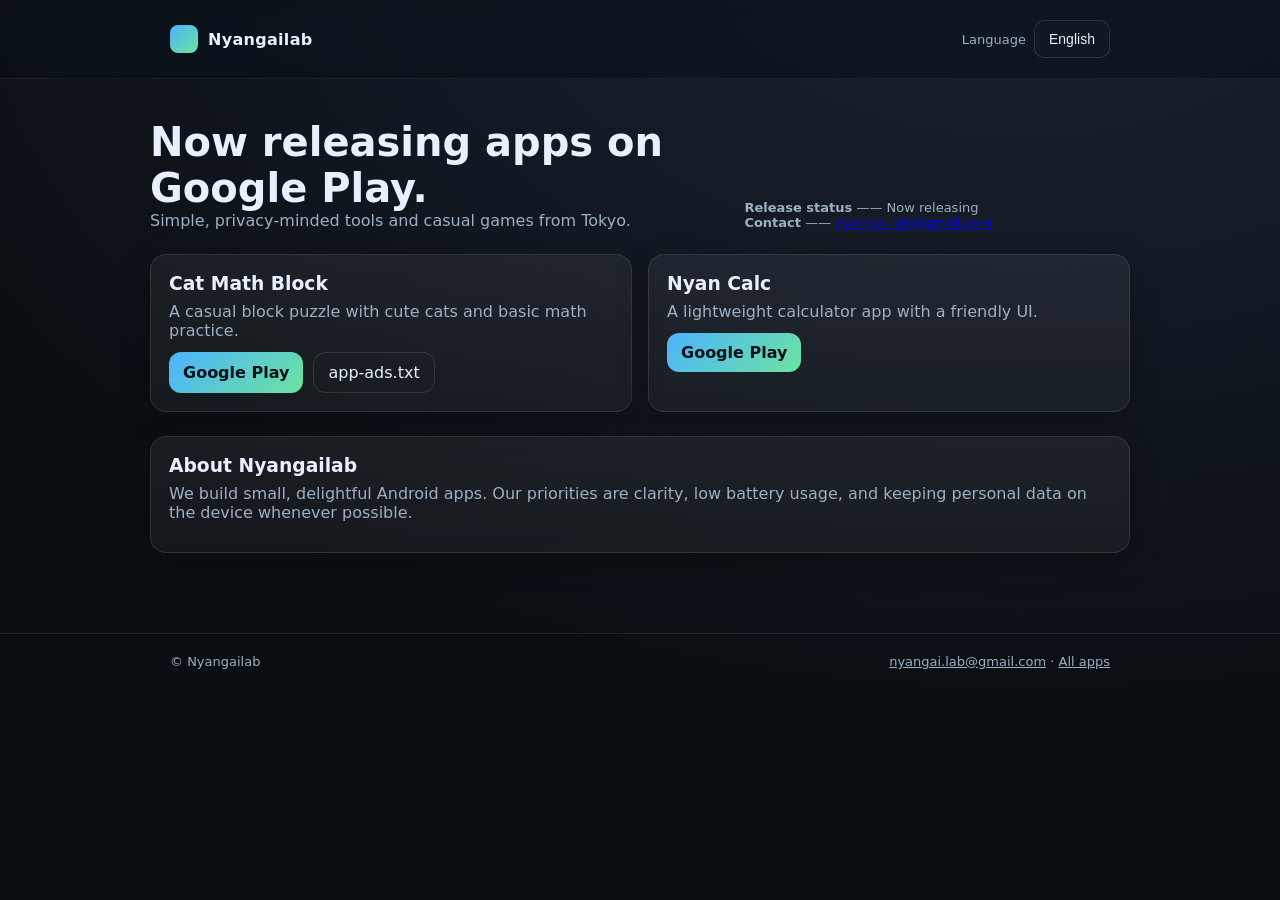
==== index.html @ dd72b6b3 "web page" ====
<!DOCTYPE html>
<html lang="en">
<head>
  <meta charset="UTF-8" />
  <meta name="viewport" content="width=device-width, initial-scale=1" />
  <title>Nyangailab — Developer Page</title>
  <meta name="description" content="Nyangailab official developer page. Android apps, links, and contact. Bilingual (EN/日本語)." />
  <style>
    :root { --bg:#0b0f14; --card:#121821; --muted:#9bb0c3; --accent:#4bb3fd; --text:#e8f0ff; }
    *{box-sizing:border-box}
    html,body{height:100%}
    body{margin:0; font-family:system-ui,-apple-system,Segoe UI,Roboto,Ubuntu,"Helvetica Neue",Arial; color:var(--text); background:radial-gradient(1200px 800px at 80% -10%, #1a2330, #0b0f14);}
    header{position:sticky; top:0; backdrop-filter:saturate(180%) blur(8px); background:rgba(11,15,20,.6); border-bottom:1px solid rgba(255,255,255,.06); z-index:10}
    .container{max-width:980px; margin:0 auto; padding:20px}
    .row{display:flex; align-items:center; justify-content:space-between; gap:16px}
    .brand{display:flex; align-items:center; gap:10px; font-weight:700; letter-spacing:.3px}
    .brand i{width:28px; height:28px; background:linear-gradient(135deg,#4bb3fd,#6de39f); border-radius:8px; display:inline-block}
    .lang{display:flex; align-items:center; gap:8px}
    select{appearance:none; background:var(--card); color:var(--text); border:1px solid rgba(255,255,255,.12); border-radius:10px; padding:10px 14px; font-size:14px}
    main{padding:40px 20px}
    .hero{max-width:980px; margin:0 auto 24px; display:grid; gap:10px}
    .hero h1{font-size:32px; margin:0}
    .hero p{color:var(--muted); margin:0}
    .apps{max-width:980px; margin:24px auto; display:grid; grid-template-columns:repeat(auto-fit,minmax(260px,1fr)); gap:16px}
    .card{background:linear-gradient(180deg, rgba(255,255,255,.06), rgba(255,255,255,.04)); border:1px solid rgba(255,255,255,.1); border-radius:16px; padding:18px; box-shadow:0 10px 30px rgba(0,0,0,.25)}
    .card h3{margin:0 0 8px}
    .card p{margin:0 0 12px; color:var(--muted)}
    .actions{display:flex; gap:10px; flex-wrap:wrap}
    .btn{display:inline-flex; align-items:center; justify-content:center; gap:8px; padding:10px 14px; border-radius:12px; border:1px solid rgba(255,255,255,.12); text-decoration:none; color:var(--text)}
    .btn.primary{background:linear-gradient(135deg,#4bb3fd,#6de39f); color:#001018; font-weight:600; border:none}
    footer{border-top:1px solid rgba(255,255,255,.08); margin-top:40px}
    footer .container{display:flex; align-items:center; justify-content:space-between; flex-wrap:wrap; gap:8px}
    .small{color:var(--muted); font-size:13px}
    .grid-2{display:grid; grid-template-columns:1fr; gap:16px}
    @media(min-width:720px){ .grid-2{grid-template-columns:1.2fr .8fr} .hero h1{font-size:40px} }
    code.copy{background:rgba(255,255,255,.07); padding:2px 6px; border-radius:6px}
  </style>
</head>
<body>
  <header>
    <div class="container row">
      <div class="brand"><i></i> <span>Nyangailab</span></div>
      <div class="lang">
        <label for="lang" id="label-language" class="small">Language</label>
        <select id="lang" aria-label="Language selector">
          <option value="en" selected>English</option>
          <option value="ja">日本語</option>
        </select>
      </div>
    </div>
  </header>

  <main>
    <section class="hero grid-2">
      <div>
        <h1 data-i18n="headline">Now releasing apps on Google Play.</h1>
        <p data-i18n="sub">Simple, privacy‑minded tools and casual games from Tokyo.</p>
      </div>
      <div class="small" style="align-self:end">
        <div><span data-i18n="status-title" style="font-weight:600">Release status</span> —— <span data-i18n="status">Now releasing</span></div>
        <div><span data-i18n="contact-title" style="font-weight:600">Contact</span> —— <a href="mailto:nyangai.lab@gmail.com">nyangai.lab@gmail.com</a></div>
      </div>
    </section>

    <section class="apps">
      <article class="card">
        <h3>Cat Math Block</h3>
        <p data-i18n="app1-desc">A casual block puzzle with cute cats and basic math practice.</p>
        <div class="actions">
          <a class="btn primary" href="https://play.google.com/store/apps/details?id=nyangailab.com.cat_block" target="_blank" rel="noopener">Google Play</a>
          <a class="btn" href="https://nyangailab.com/app-ads.txt" target="_blank" rel="noopener">app-ads.txt</a>
        </div>
      </article>

      <article class="card">
        <h3>Nyan Calc</h3>
        <p data-i18n="app2-desc">A lightweight calculator app with a friendly UI.</p>
        <div class="actions">
          <a class="btn primary" href="https://play.google.com/store/apps/details?id=com.nyangailab.nyancalc" target="_blank" rel="noopener">Google Play</a>
        </div>
      </article>
    </section>

    <section class="card" style="max-width:980px; margin:0 auto;">
      <h3 data-i18n="about-title" style="margin-top:0">About Nyangailab</h3>
      <p data-i18n="about-body">We build small, delightful Android apps. Our priorities are clarity, low battery usage, and keeping personal data on the device whenever possible.</p>
    </section>
  </main>

  <footer>
    <div class="container small">
      <div>© <span id="year"></span> Nyangailab</div>
      <div>
        <a class="small" href="mailto:nyangai.lab@gmail.com">nyangai.lab@gmail.com</a>
        <span> · </span>
        <a class="small" href="https://play.google.com/store/apps/dev?id=YOUR_DEVELOPER_ID" target="_blank" rel="noopener" data-i18n="all-apps">All apps</a>
      </div>
    </div>
  </footer>

  <script>
    // --- i18n strings ---
    const I18N = {
      en: {
        headline: "Now releasing apps on Google Play.",
        sub: "Simple, privacy‑minded tools and casual games from Tokyo.",
        status: "Now releasing",
        status-title: "Release status",
        contact-title: "Contact",
        app1-desc: "A casual block puzzle with cute cats and basic math practice.",
        app2-desc: "A lightweight calculator app with a friendly UI.",
        about-title: "About Nyangailab",
        about-body: "We build small, delightful Android apps. Our priorities are clarity, low battery usage, and keeping personal data on the device whenever possible.",
        all-apps: "All apps"
      },
      ja: {
        headline: "Google Play にて公開中です。",
        sub: "シンプルでプライバシーに配慮したツールと、気軽に楽しめるゲームを東京から。",
        status: "只今リリース中",
        status-title: "ステータス",
        contact-title: "連絡先",
        app1-desc: "ねこがかわいいブロックパズル。かんたんな計算練習にも。",
        app2-desc: "軽快で使いやすい電卓アプリです。",
        about-title: "Nyangailab について",
        about-body: "小さくて心地よい Android アプリを作っています。わかりやすさ、省電力、そして可能な限り個人データを端末内に保つことを大切にしています。",
        all-apps: "すべてのアプリ"
      }
    };

    const $ = (s, root=document) => root.querySelector(s);
    const $$ = (s, root=document) => Array.from(root.querySelectorAll(s));

    // Apply translations
    function applyLang(lang){
      const dict = I18N[lang] || I18N.en;
      $$('[data-i18n]').forEach(el => {
        const key = el.getAttribute('data-i18n');
        if (dict[key]) el.textContent = dict[key];
      });
      // label text
      $('#label-language').textContent = lang === 'ja' ? '言語' : 'Language';
      document.documentElement.lang = lang;
      localStorage.setItem('nyangailab.lang', lang);
    }

    // init language (default EN, but respect saved choice)
    const saved = localStorage.getItem('nyangailab.lang');
    const initial = saved || 'en';
    $('#lang').value = initial;
    applyLang(initial);
    $('#lang').addEventListener('change', (e)=> applyLang(e.target.value));

    // year
    $('#year').textContent = new Date().getFullYear();
  </script>
</body>
</html>
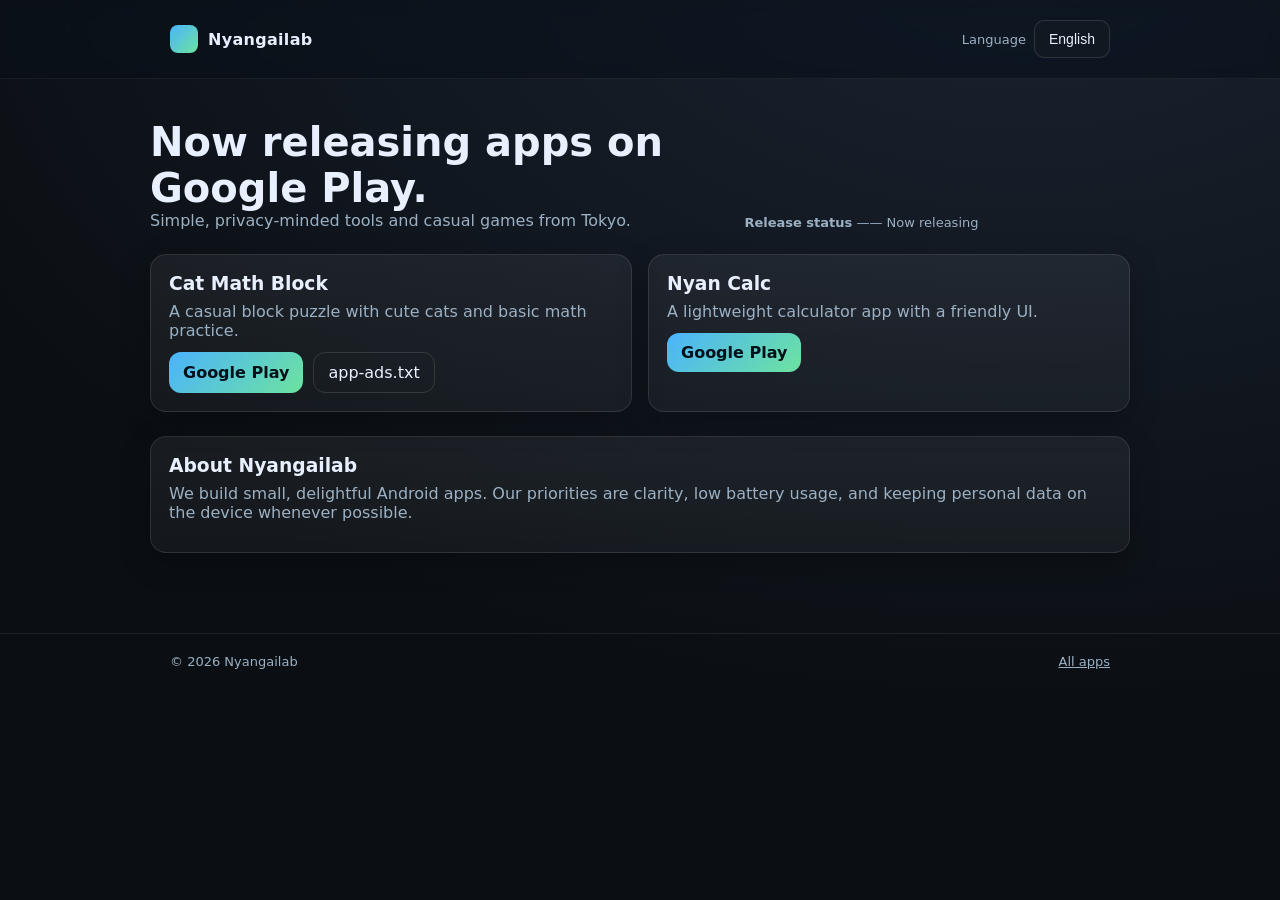
==== commit 4f7e5a7d: "トップページで 日本語が表示されない不具合を修正" ====
--- a/index.html
+++ b/index.html
@@ -33,7 +33,6 @@
     .small{color:var(--muted); font-size:13px}
     .grid-2{display:grid; grid-template-columns:1fr; gap:16px}
     @media(min-width:720px){ .grid-2{grid-template-columns:1.2fr .8fr} .hero h1{font-size:40px} }
-    code.copy{background:rgba(255,255,255,.07); padding:2px 6px; border-radius:6px}
   </style>
 </head>
 <body>
@@ -57,15 +56,14 @@
         <p data-i18n="sub">Simple, privacy‑minded tools and casual games from Tokyo.</p>
       </div>
       <div class="small" style="align-self:end">
-        <div><span data-i18n="status-title" style="font-weight:600">Release status</span> —— <span data-i18n="status">Now releasing</span></div>
-        <div><span data-i18n="contact-title" style="font-weight:600">Contact</span> —— <a href="mailto:nyangai.lab@gmail.com">nyangai.lab@gmail.com</a></div>
+        <div><span data-i18n="statusTitle" style="font-weight:600">Release status</span> —— <span data-i18n="status">Now releasing</span></div>
       </div>
     </section>
 
     <section class="apps">
       <article class="card">
         <h3>Cat Math Block</h3>
-        <p data-i18n="app1-desc">A casual block puzzle with cute cats and basic math practice.</p>
+        <p data-i18n="app1Desc">A casual block puzzle with cute cats and basic math practice.</p>
         <div class="actions">
           <a class="btn primary" href="https://play.google.com/store/apps/details?id=nyangailab.com.cat_block" target="_blank" rel="noopener">Google Play</a>
           <a class="btn" href="https://nyangailab.com/app-ads.txt" target="_blank" rel="noopener">app-ads.txt</a>
@@ -74,7 +72,7 @@
 
       <article class="card">
         <h3>Nyan Calc</h3>
-        <p data-i18n="app2-desc">A lightweight calculator app with a friendly UI.</p>
+        <p data-i18n="app2Desc">A lightweight calculator app with a friendly UI.</p>
         <div class="actions">
           <a class="btn primary" href="https://play.google.com/store/apps/details?id=com.nyangailab.nyancalc" target="_blank" rel="noopener">Google Play</a>
         </div>
@@ -82,8 +80,8 @@
     </section>
 
     <section class="card" style="max-width:980px; margin:0 auto;">
-      <h3 data-i18n="about-title" style="margin-top:0">About Nyangailab</h3>
-      <p data-i18n="about-body">We build small, delightful Android apps. Our priorities are clarity, low battery usage, and keeping personal data on the device whenever possible.</p>
+      <h3 data-i18n="aboutTitle" style="margin-top:0">About Nyangailab</h3>
+      <p data-i18n="aboutBody">We build small, delightful Android apps. Our priorities are clarity, low battery usage, and keeping personal data on the device whenever possible.</p>
     </section>
   </main>
 
@@ -91,66 +89,57 @@
     <div class="container small">
       <div>© <span id="year"></span> Nyangailab</div>
       <div>
-        <a class="small" href="mailto:nyangai.lab@gmail.com">nyangai.lab@gmail.com</a>
-        <span> · </span>
-        <a class="small" href="https://play.google.com/store/apps/dev?id=YOUR_DEVELOPER_ID" target="_blank" rel="noopener" data-i18n="all-apps">All apps</a>
+        <a class="small" href="https://play.google.com/store/apps/dev?id=YOUR_DEVELOPER_ID" target="_blank" rel="noopener" data-i18n="allApps">All apps</a>
       </div>
     </div>
   </footer>
 
   <script>
-    // --- i18n strings ---
     const I18N = {
       en: {
         headline: "Now releasing apps on Google Play.",
         sub: "Simple, privacy‑minded tools and casual games from Tokyo.",
         status: "Now releasing",
-        status-title: "Release status",
-        contact-title: "Contact",
-        app1-desc: "A casual block puzzle with cute cats and basic math practice.",
-        app2-desc: "A lightweight calculator app with a friendly UI.",
-        about-title: "About Nyangailab",
-        about-body: "We build small, delightful Android apps. Our priorities are clarity, low battery usage, and keeping personal data on the device whenever possible.",
-        all-apps: "All apps"
+        statusTitle: "Release status",
+        app1Desc: "A casual block puzzle with cute cats and basic math practice.",
+        app2Desc: "A lightweight calculator app with a friendly UI.",
+        aboutTitle: "About Nyangailab",
+        aboutBody: "We build small, delightful Android apps. Our priorities are clarity, low battery usage, and keeping personal data on the device whenever possible.",
+        allApps: "All apps"
       },
       ja: {
         headline: "Google Play にて公開中です。",
         sub: "シンプルでプライバシーに配慮したツールと、気軽に楽しめるゲームを東京から。",
         status: "只今リリース中",
-        status-title: "ステータス",
-        contact-title: "連絡先",
-        app1-desc: "ねこがかわいいブロックパズル。かんたんな計算練習にも。",
-        app2-desc: "軽快で使いやすい電卓アプリです。",
-        about-title: "Nyangailab について",
-        about-body: "小さくて心地よい Android アプリを作っています。わかりやすさ、省電力、そして可能な限り個人データを端末内に保つことを大切にしています。",
-        all-apps: "すべてのアプリ"
+        statusTitle: "ステータス",
+        app1Desc: "ねこがかわいいブロックパズル。かんたんな計算練習にも。",
+        app2Desc: "軽快で使いやすい電卓アプリです。",
+        aboutTitle: "Nyangailab について",
+        aboutBody: "小さくて心地よい Android アプリを作っています。わかりやすさ、省電力、そして可能な限り個人データを端末内に保つことを大切にしています。",
+        allApps: "すべてのアプリ"
       }
     };
 
     const $ = (s, root=document) => root.querySelector(s);
     const $$ = (s, root=document) => Array.from(root.querySelectorAll(s));
 
-    // Apply translations
     function applyLang(lang){
       const dict = I18N[lang] || I18N.en;
       $$('[data-i18n]').forEach(el => {
         const key = el.getAttribute('data-i18n');
         if (dict[key]) el.textContent = dict[key];
       });
-      // label text
       $('#label-language').textContent = lang === 'ja' ? '言語' : 'Language';
       document.documentElement.lang = lang;
       localStorage.setItem('nyangailab.lang', lang);
     }
 
-    // init language (default EN, but respect saved choice)
     const saved = localStorage.getItem('nyangailab.lang');
     const initial = saved || 'en';
     $('#lang').value = initial;
     applyLang(initial);
     $('#lang').addEventListener('change', (e)=> applyLang(e.target.value));
 
-    // year
     $('#year').textContent = new Date().getFullYear();
   </script>
 </body>
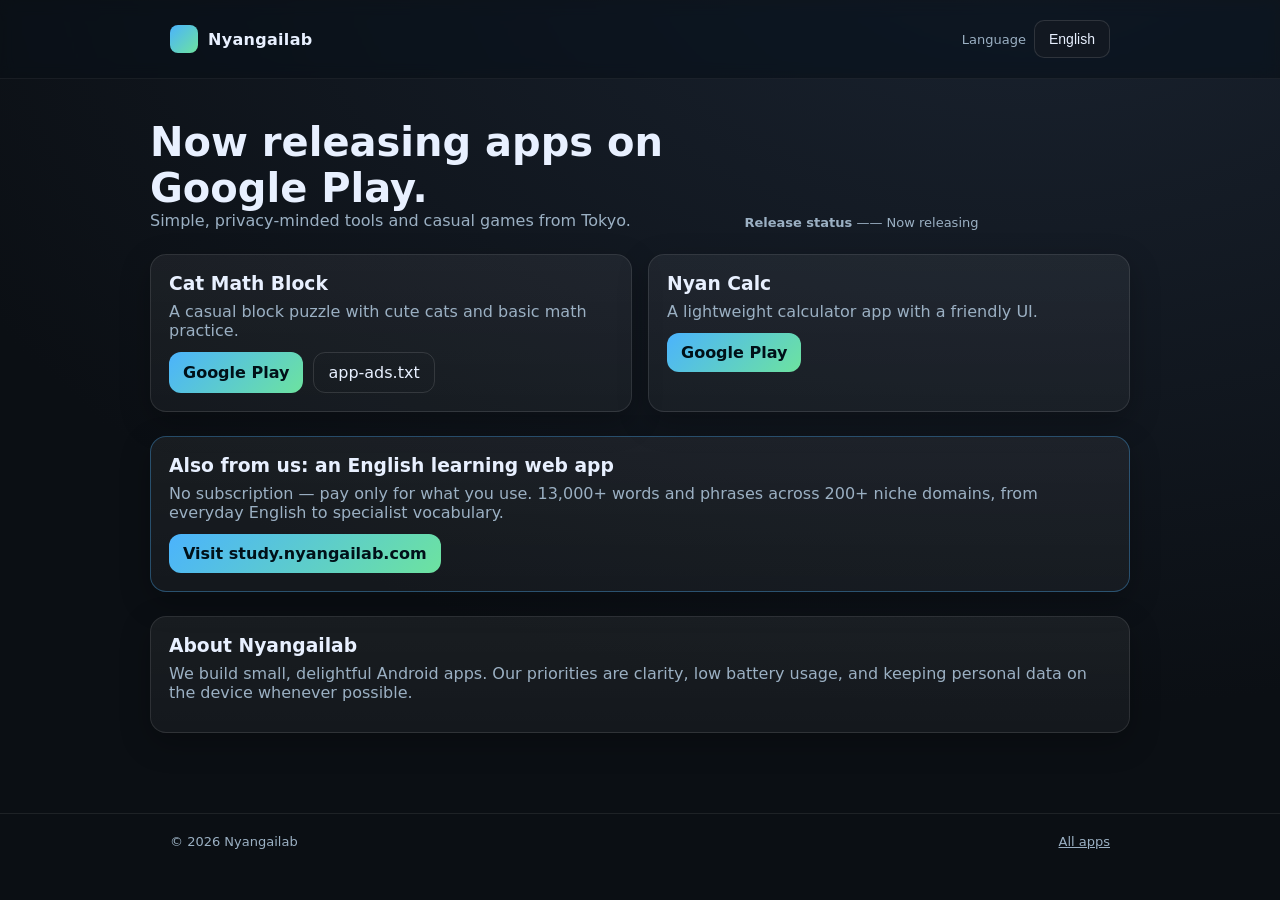
==== commit ef6d60b9: "Add cross-promotion section for study.nyangailab.com New card linking to the English learning web ap" ====
--- a/index.html
+++ b/index.html
@@ -79,6 +79,14 @@
       </article>
     </section>
 
+    <section class="card" style="max-width:980px; margin:24px auto; border-color:rgba(75,179,253,.35);">
+      <h3 data-i18n="webappTitle" style="margin-top:0">Also from us: an English learning web app</h3>
+      <p data-i18n="webappDesc">No subscription — pay only for what you use. 13,000+ words and phrases across 200+ niche domains, from everyday English to specialist vocabulary.</p>
+      <div class="actions">
+        <a class="btn primary" href="https://study.nyangailab.com" target="_blank" rel="noopener" data-i18n="webappCta">Visit study.nyangailab.com</a>
+      </div>
+    </section>
+
     <section class="card" style="max-width:980px; margin:0 auto;">
       <h3 data-i18n="aboutTitle" style="margin-top:0">About Nyangailab</h3>
       <p data-i18n="aboutBody">We build small, delightful Android apps. Our priorities are clarity, low battery usage, and keeping personal data on the device whenever possible.</p>
@@ -105,7 +113,10 @@
         app2Desc: "A lightweight calculator app with a friendly UI.",
         aboutTitle: "About Nyangailab",
         aboutBody: "We build small, delightful Android apps. Our priorities are clarity, low battery usage, and keeping personal data on the device whenever possible.",
-        allApps: "All apps"
+        allApps: "All apps",
+        webappTitle: "Also from us: an English learning web app",
+        webappDesc: "No subscription — pay only for what you use. 13,000+ words and phrases across 200+ niche domains, from everyday English to specialist vocabulary.",
+        webappCta: "Visit study.nyangailab.com"
       },
       ja: {
         headline: "Google Play にて公開中です。",
@@ -116,7 +127,10 @@
         app2Desc: "軽快で使いやすい電卓アプリです。",
         aboutTitle: "Nyangailab について",
         aboutBody: "小さくて心地よい Android アプリを作っています。わかりやすさ、省電力、そして可能な限り個人データを端末内に保つことを大切にしています。",
-        allApps: "すべてのアプリ"
+        allApps: "すべてのアプリ",
+        webappTitle: "英語学習ウェブアプリもやっています",
+        webappDesc: "サブスク不要、使った分だけのポイント制。200分野以上・13,000語以上の単語・フレーズに対応、日常英語からニッチな専門語彙まで。",
+        webappCta: "study.nyangailab.com を見る"
       }
     };
 
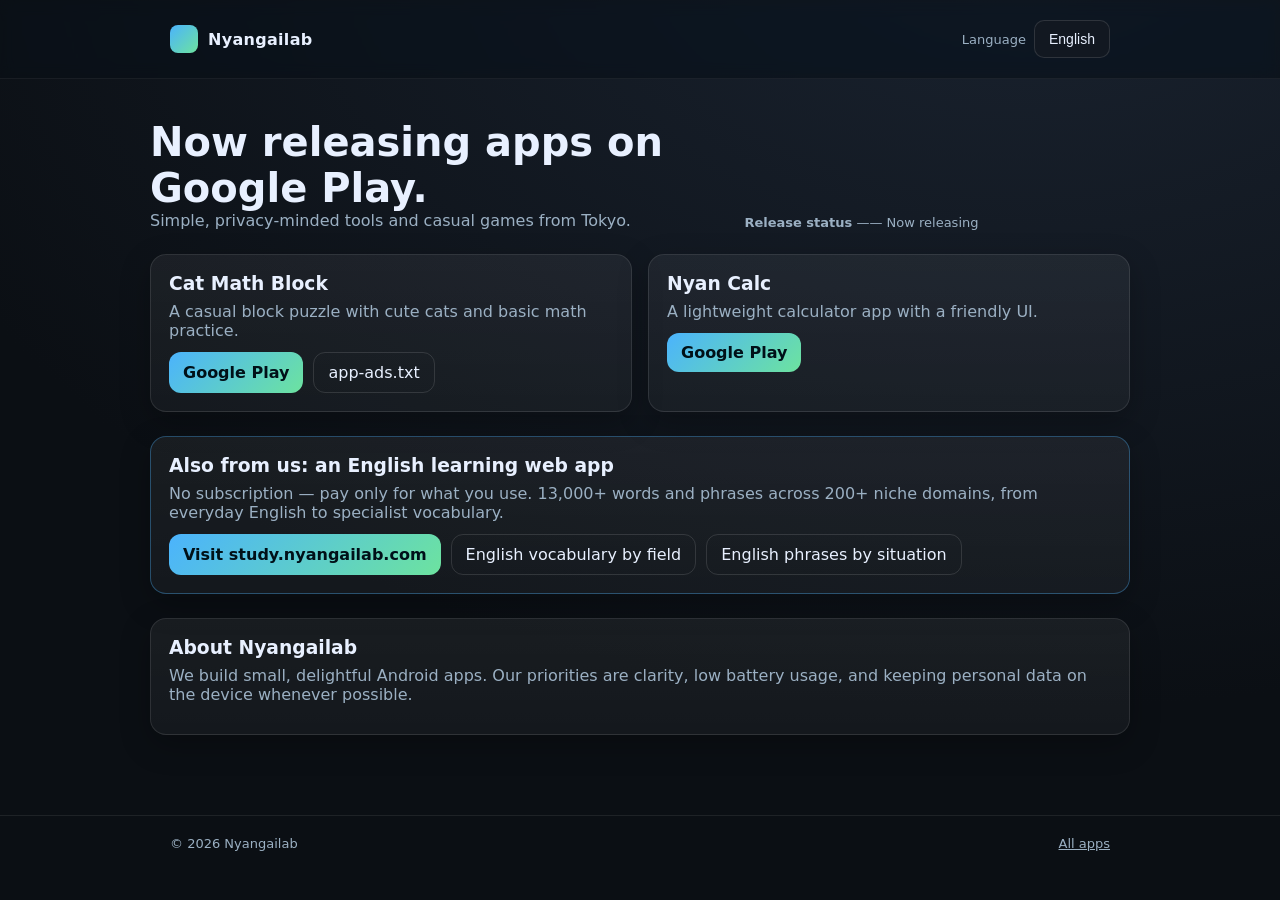
==== commit c2126218: "Add text links to study.nyangailab.com glossary and phrasebook Cross-promotion card now links direct" ====
--- a/index.html
+++ b/index.html
@@ -84,6 +84,8 @@
       <p data-i18n="webappDesc">No subscription — pay only for what you use. 13,000+ words and phrases across 200+ niche domains, from everyday English to specialist vocabulary.</p>
       <div class="actions">
         <a class="btn primary" href="https://study.nyangailab.com" target="_blank" rel="noopener" data-i18n="webappCta">Visit study.nyangailab.com</a>
+        <a class="btn" href="https://study.nyangailab.com/glossary" target="_blank" rel="noopener" data-i18n="webappGlossary">English vocabulary by field</a>
+        <a class="btn" href="https://study.nyangailab.com/phrasebook" target="_blank" rel="noopener" data-i18n="webappPhrasebook">English phrases by situation</a>
       </div>
     </section>
 
@@ -116,7 +118,9 @@
         allApps: "All apps",
         webappTitle: "Also from us: an English learning web app",
         webappDesc: "No subscription — pay only for what you use. 13,000+ words and phrases across 200+ niche domains, from everyday English to specialist vocabulary.",
-        webappCta: "Visit study.nyangailab.com"
+        webappCta: "Visit study.nyangailab.com",
+        webappGlossary: "English vocabulary by field",
+        webappPhrasebook: "English phrases by situation"
       },
       ja: {
         headline: "Google Play にて公開中です。",
@@ -130,7 +134,9 @@
         allApps: "すべてのアプリ",
         webappTitle: "英語学習ウェブアプリもやっています",
         webappDesc: "サブスク不要、使った分だけのポイント制。200分野以上・13,000語以上の単語・フレーズに対応、日常英語からニッチな専門語彙まで。",
-        webappCta: "study.nyangailab.com を見る"
+        webappCta: "study.nyangailab.com を見る",
+        webappGlossary: "分野別 英単語・用語集",
+        webappPhrasebook: "シーン別 英語フレーズ集"
       }
     };
 
@@ -148,8 +154,18 @@
       localStorage.setItem('nyangailab.lang', lang);
     }
 
+    function detectLang(){
+      const langs = (navigator.languages && navigator.languages.length)
+        ? navigator.languages
+        : [navigator.language || navigator.userLanguage || 'en'];
+      for (const l of langs) {
+        if (/^ja/i.test(l)) return 'ja';
+      }
+      return 'en';
+    }
+
     const saved = localStorage.getItem('nyangailab.lang');
-    const initial = saved || 'en';
+    const initial = saved || detectLang();
     $('#lang').value = initial;
     applyLang(initial);
     $('#lang').addEventListener('change', (e)=> applyLang(e.target.value));
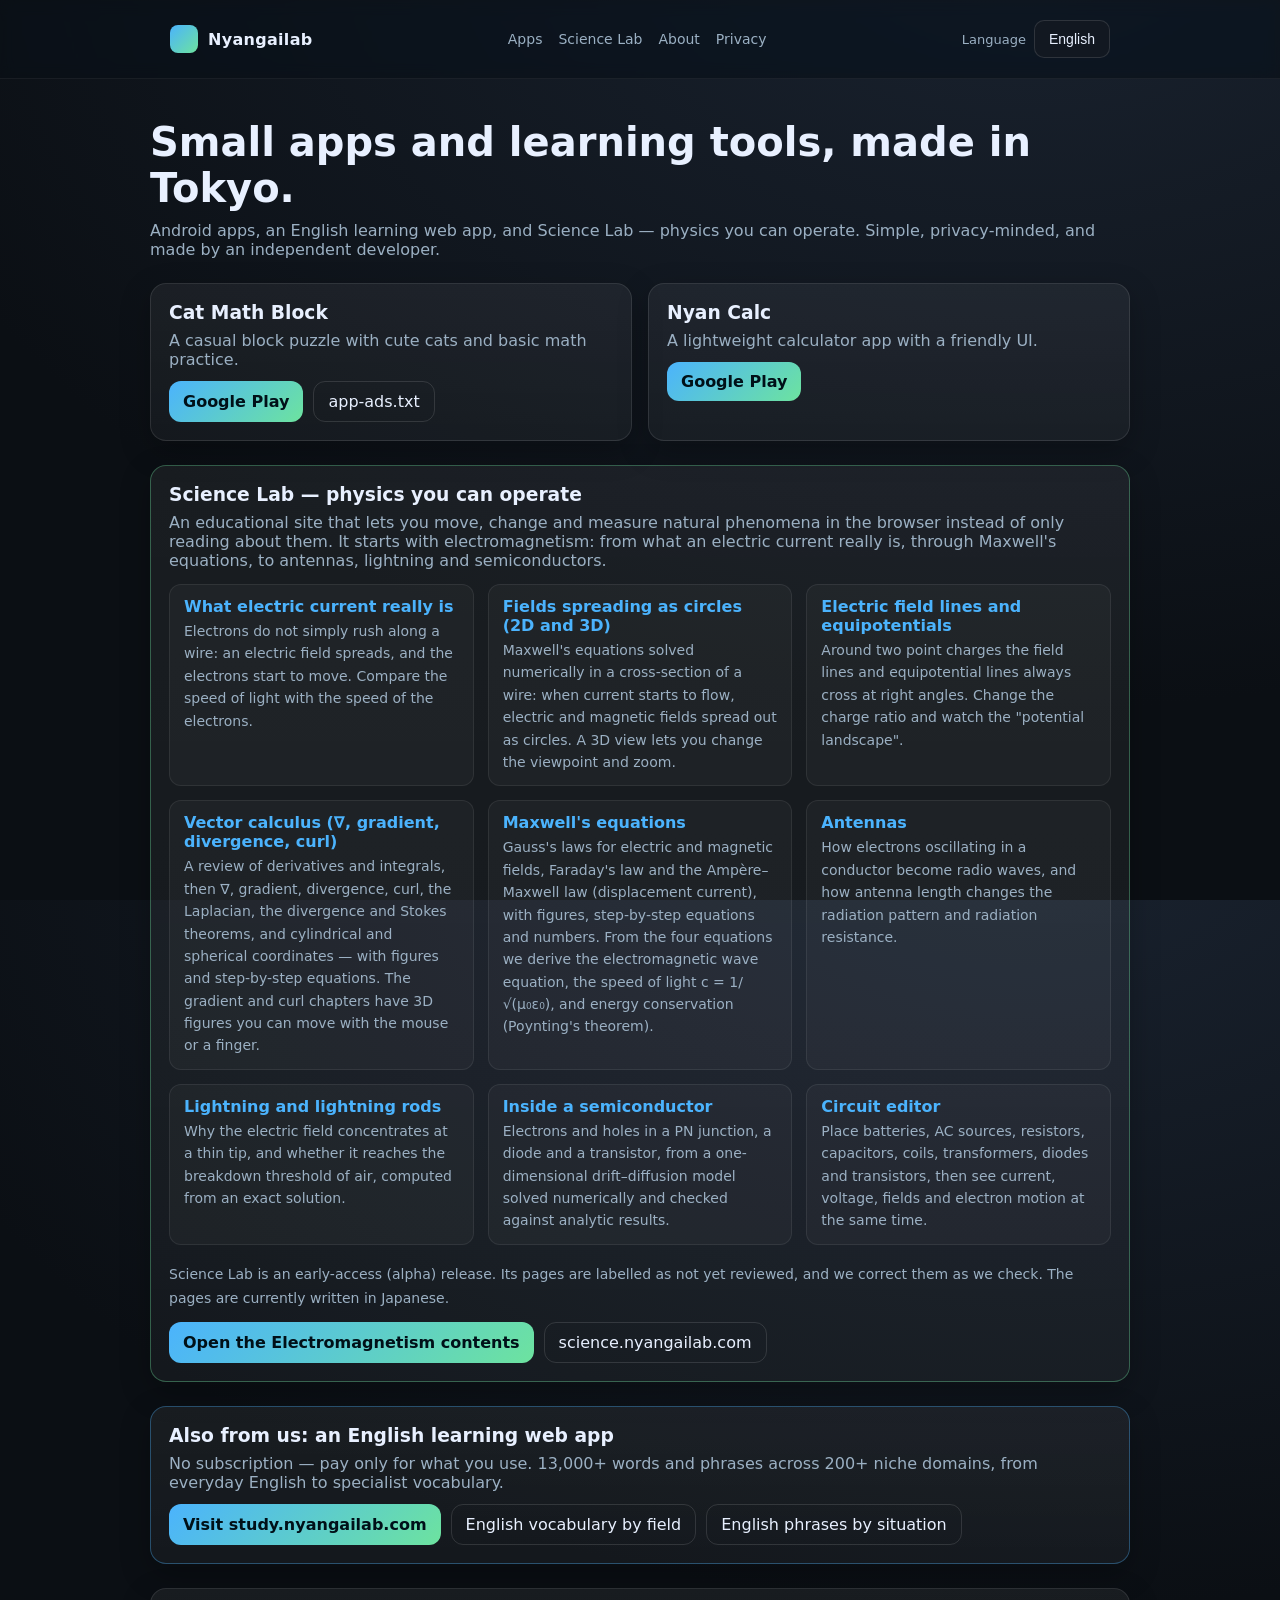
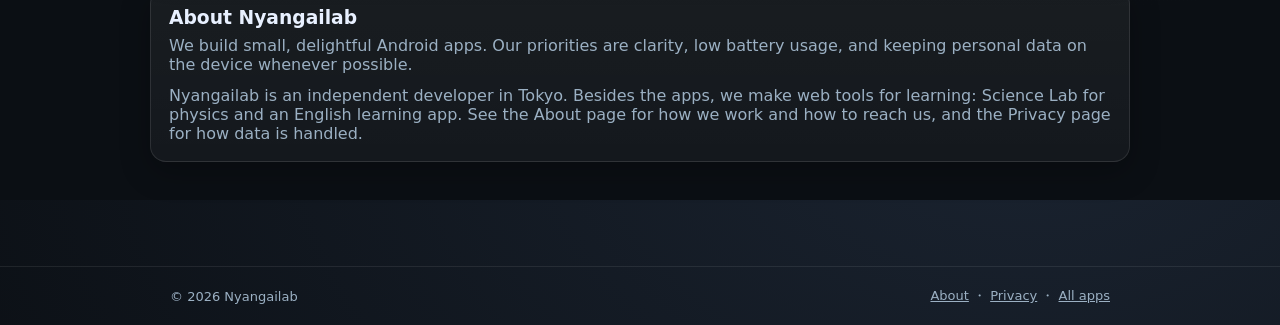
==== commit d1b0478a: "Expand the site: Science Lab section, About, Privacy Policy, robots/sitemap - index.html: lead with " ====
--- a/index.html
+++ b/index.html
@@ -3,42 +3,21 @@
 <head>
   <meta charset="UTF-8" />
   <meta name="viewport" content="width=device-width, initial-scale=1" />
+  <meta name="google-adsense-account" content="ca-pub-8905534727976250">
   <title>Nyangailab — Developer Page</title>
-  <meta name="description" content="Nyangailab official developer page. Android apps, links, and contact. Bilingual (EN/日本語)." />
-  <style>
-    :root { --bg:#0b0f14; --card:#121821; --muted:#9bb0c3; --accent:#4bb3fd; --text:#e8f0ff; }
-    *{box-sizing:border-box}
-    html,body{height:100%}
-    body{margin:0; font-family:system-ui,-apple-system,Segoe UI,Roboto,Ubuntu,"Helvetica Neue",Arial; color:var(--text); background:radial-gradient(1200px 800px at 80% -10%, #1a2330, #0b0f14);}
-    header{position:sticky; top:0; backdrop-filter:saturate(180%) blur(8px); background:rgba(11,15,20,.6); border-bottom:1px solid rgba(255,255,255,.06); z-index:10}
-    .container{max-width:980px; margin:0 auto; padding:20px}
-    .row{display:flex; align-items:center; justify-content:space-between; gap:16px}
-    .brand{display:flex; align-items:center; gap:10px; font-weight:700; letter-spacing:.3px}
-    .brand i{width:28px; height:28px; background:linear-gradient(135deg,#4bb3fd,#6de39f); border-radius:8px; display:inline-block}
-    .lang{display:flex; align-items:center; gap:8px}
-    select{appearance:none; background:var(--card); color:var(--text); border:1px solid rgba(255,255,255,.12); border-radius:10px; padding:10px 14px; font-size:14px}
-    main{padding:40px 20px}
-    .hero{max-width:980px; margin:0 auto 24px; display:grid; gap:10px}
-    .hero h1{font-size:32px; margin:0}
-    .hero p{color:var(--muted); margin:0}
-    .apps{max-width:980px; margin:24px auto; display:grid; grid-template-columns:repeat(auto-fit,minmax(260px,1fr)); gap:16px}
-    .card{background:linear-gradient(180deg, rgba(255,255,255,.06), rgba(255,255,255,.04)); border:1px solid rgba(255,255,255,.1); border-radius:16px; padding:18px; box-shadow:0 10px 30px rgba(0,0,0,.25)}
-    .card h3{margin:0 0 8px}
-    .card p{margin:0 0 12px; color:var(--muted)}
-    .actions{display:flex; gap:10px; flex-wrap:wrap}
-    .btn{display:inline-flex; align-items:center; justify-content:center; gap:8px; padding:10px 14px; border-radius:12px; border:1px solid rgba(255,255,255,.12); text-decoration:none; color:var(--text)}
-    .btn.primary{background:linear-gradient(135deg,#4bb3fd,#6de39f); color:#001018; font-weight:600; border:none}
-    footer{border-top:1px solid rgba(255,255,255,.08); margin-top:40px}
-    footer .container{display:flex; align-items:center; justify-content:space-between; flex-wrap:wrap; gap:8px}
-    .small{color:var(--muted); font-size:13px}
-    .grid-2{display:grid; grid-template-columns:1fr; gap:16px}
-    @media(min-width:720px){ .grid-2{grid-template-columns:1.2fr .8fr} .hero h1{font-size:40px} }
-  </style>
+  <meta name="description" content="Nyangailab: Android apps, an English learning web app, and Science Lab — interactive physics simulations, starting with electromagnetism. Bilingual (EN/日本語)." />
+  <link rel="stylesheet" href="site.css" />
 </head>
 <body>
   <header>
     <div class="container row">
-      <div class="brand"><i></i> <span>Nyangailab</span></div>
+      <a class="brand" href="./"><i></i> <span>Nyangailab</span></a>
+      <nav class="nav">
+        <a href="#apps" data-i18n="navApps">Apps</a>
+        <a href="#science" data-i18n="navScience">Science Lab</a>
+        <a href="about.html" data-i18n="navAbout">About</a>
+        <a href="privacy.html" data-i18n="navPrivacy">Privacy</a>
+      </nav>
       <div class="lang">
         <label for="lang" id="label-language" class="small">Language</label>
         <select id="lang" aria-label="Language selector">
@@ -50,17 +29,12 @@
   </header>
 
   <main>
-    <section class="hero grid-2">
-      <div>
-        <h1 data-i18n="headline">Now releasing apps on Google Play.</h1>
-        <p data-i18n="sub">Simple, privacy‑minded tools and casual games from Tokyo.</p>
-      </div>
-      <div class="small" style="align-self:end">
-        <div><span data-i18n="statusTitle" style="font-weight:600">Release status</span> —— <span data-i18n="status">Now releasing</span></div>
-      </div>
-    </section>
-
-    <section class="apps">
+    <section class="hero">
+      <h1 data-i18n="headline">Small apps and learning tools, made in Tokyo.</h1>
+      <p data-i18n="sub">Android apps, an English learning web app, and Science Lab — physics you can operate. Simple, privacy‑minded, and made by an independent developer.</p>
+    </section>
+
+    <section class="apps" id="apps">
       <article class="card">
         <h3>Cat Math Block</h3>
         <p data-i18n="app1Desc">A casual block puzzle with cute cats and basic math practice.</p>
@@ -79,7 +53,37 @@
       </article>
     </section>
 
-    <section class="card" style="max-width:980px; margin:24px auto; border-color:rgba(75,179,253,.35);">
+    <section class="card wide" id="science" style="border-color:rgba(109,227,159,.35);">
+      <h3 data-i18n="sciTitle" style="margin-top:0">Science Lab — physics you can operate</h3>
+      <p data-i18n="sciIntro">An educational site that lets you move, change and measure natural phenomena in the browser instead of only reading about them. It starts with electromagnetism: from what an electric current really is, through Maxwell's equations, to antennas, lightning and semiconductors.</p>
+      <ul class="topics">
+        <li><a href="https://science.nyangailab.com/physics/em/current/" target="_blank" rel="noopener" data-i18n="sciT1">What electric current really is</a>
+          <span data-i18n="sciD1">Electrons do not simply rush along a wire: an electric field spreads, and the electrons start to move. Compare the speed of light with the speed of the electrons.</span></li>
+        <li><a href="https://science.nyangailab.com/physics/em/current/view2d.html" target="_blank" rel="noopener" data-i18n="sciT2">Fields spreading as circles (2D and 3D)</a>
+          <span data-i18n="sciD2">Maxwell's equations solved numerically in a cross-section of a wire: when current starts to flow, electric and magnetic fields spread out as circles. A 3D view lets you change the viewpoint and zoom.</span></li>
+        <li><a href="https://science.nyangailab.com/physics/em/current/static.html" target="_blank" rel="noopener" data-i18n="sciT3">Electric field lines and equipotentials</a>
+          <span data-i18n="sciD3">Around two point charges the field lines and equipotential lines always cross at right angles. Change the charge ratio and watch the "potential landscape".</span></li>
+        <li><a href="https://science.nyangailab.com/physics/em/current/vector.html" target="_blank" rel="noopener" data-i18n="sciT4">Vector calculus (∇, gradient, divergence, curl)</a>
+          <span data-i18n="sciD4">A review of derivatives and integrals, then ∇, gradient, divergence, curl, the Laplacian, the divergence and Stokes theorems, and cylindrical and spherical coordinates — with figures and step-by-step equations. The gradient and curl chapters have 3D figures you can move with the mouse or a finger.</span></li>
+        <li><a href="https://science.nyangailab.com/physics/em/current/maxwell.html" target="_blank" rel="noopener" data-i18n="sciT9">Maxwell's equations</a>
+          <span data-i18n="sciD9">Gauss's laws for electric and magnetic fields, Faraday's law and the Ampère–Maxwell law (displacement current), with figures, step-by-step equations and numbers. From the four equations we derive the electromagnetic wave equation, the speed of light c = 1/√(μ₀ε₀), and energy conservation (Poynting's theorem).</span></li>
+        <li><a href="https://science.nyangailab.com/physics/em/current/antenna.html" target="_blank" rel="noopener" data-i18n="sciT5">Antennas</a>
+          <span data-i18n="sciD5">How electrons oscillating in a conductor become radio waves, and how antenna length changes the radiation pattern and radiation resistance.</span></li>
+        <li><a href="https://science.nyangailab.com/physics/em/current/lightning.html" target="_blank" rel="noopener" data-i18n="sciT6">Lightning and lightning rods</a>
+          <span data-i18n="sciD6">Why the electric field concentrates at a thin tip, and whether it reaches the breakdown threshold of air, computed from an exact solution.</span></li>
+        <li><a href="https://science.nyangailab.com/physics/em/current/semicon.html" target="_blank" rel="noopener" data-i18n="sciT7">Inside a semiconductor</a>
+          <span data-i18n="sciD7">Electrons and holes in a PN junction, a diode and a transistor, from a one-dimensional drift–diffusion model solved numerically and checked against analytic results.</span></li>
+        <li><a href="https://science.nyangailab.com/physics/em/current/circuitlab.html" target="_blank" rel="noopener" data-i18n="sciT8">Circuit editor</a>
+          <span data-i18n="sciD8">Place batteries, AC sources, resistors, capacitors, coils, transformers, diodes and transistors, then see current, voltage, fields and electron motion at the same time.</span></li>
+      </ul>
+      <p class="note" data-i18n="sciNote">Science Lab is an early-access (alpha) release. Its pages are labelled as not yet reviewed, and we correct them as we check. The pages are currently written in Japanese.</p>
+      <div class="actions">
+        <a class="btn primary" href="https://science.nyangailab.com/physics/em/index.html" target="_blank" rel="noopener" data-i18n="sciCta">Open the Electromagnetism contents</a>
+        <a class="btn" href="https://science.nyangailab.com/" target="_blank" rel="noopener" data-i18n="sciHome">science.nyangailab.com</a>
+      </div>
+    </section>
+
+    <section class="card wide" style="border-color:rgba(75,179,253,.35);">
       <h3 data-i18n="webappTitle" style="margin-top:0">Also from us: an English learning web app</h3>
       <p data-i18n="webappDesc">No subscription — pay only for what you use. 13,000+ words and phrases across 200+ niche domains, from everyday English to specialist vocabulary.</p>
       <div class="actions">
@@ -89,9 +93,10 @@
       </div>
     </section>
 
-    <section class="card" style="max-width:980px; margin:0 auto;">
+    <section class="card wide">
       <h3 data-i18n="aboutTitle" style="margin-top:0">About Nyangailab</h3>
       <p data-i18n="aboutBody">We build small, delightful Android apps. Our priorities are clarity, low battery usage, and keeping personal data on the device whenever possible.</p>
+      <p data-i18n="aboutMore" style="margin-bottom:0">Nyangailab is an independent developer in Tokyo. Besides the apps, we make web tools for learning: Science Lab for physics and an English learning app. See the About page for how we work and how to reach us, and the Privacy page for how data is handled.</p>
     </section>
   </main>
 
@@ -99,22 +104,51 @@
     <div class="container small">
       <div>© <span id="year"></span> Nyangailab</div>
       <div>
-        <a class="small" href="https://play.google.com/store/apps/dev?id=YOUR_DEVELOPER_ID" target="_blank" rel="noopener" data-i18n="allApps">All apps</a>
+        <a href="about.html" data-i18n="navAbout">About</a> ・
+        <a href="privacy.html" data-i18n="navPrivacy">Privacy</a> ・
+        <a href="#apps" data-i18n="allApps">All apps</a>
       </div>
     </div>
   </footer>
 
+  <script src="site.js"></script>
   <script>
     const I18N = {
       en: {
-        headline: "Now releasing apps on Google Play.",
-        sub: "Simple, privacy‑minded tools and casual games from Tokyo.",
-        status: "Now releasing",
-        statusTitle: "Release status",
+        navApps: "Apps",
+        navScience: "Science Lab",
+        navAbout: "About",
+        navPrivacy: "Privacy",
+        headline: "Small apps and learning tools, made in Tokyo.",
+        sub: "Android apps, an English learning web app, and Science Lab — physics you can operate. Simple, privacy‑minded, and made by an independent developer.",
         app1Desc: "A casual block puzzle with cute cats and basic math practice.",
         app2Desc: "A lightweight calculator app with a friendly UI.",
+        sciTitle: "Science Lab — physics you can operate",
+        sciIntro: "An educational site that lets you move, change and measure natural phenomena in the browser instead of only reading about them. It starts with electromagnetism: from what an electric current really is, through Maxwell's equations, to antennas, lightning and semiconductors.",
+        sciT1: "What electric current really is",
+        sciD1: "Electrons do not simply rush along a wire: an electric field spreads, and the electrons start to move. Compare the speed of light with the speed of the electrons.",
+        sciT2: "Fields spreading as circles (2D and 3D)",
+        sciD2: "Maxwell's equations solved numerically in a cross-section of a wire: when current starts to flow, electric and magnetic fields spread out as circles. A 3D view lets you change the viewpoint and zoom.",
+        sciT3: "Electric field lines and equipotentials",
+        sciD3: "Around two point charges the field lines and equipotential lines always cross at right angles. Change the charge ratio and watch the \"potential landscape\".",
+        sciT4: "Vector calculus (∇, gradient, divergence, curl)",
+        sciD4: "A review of derivatives and integrals, then ∇, gradient, divergence, curl, the Laplacian, the divergence and Stokes theorems, and cylindrical and spherical coordinates — with figures and step-by-step equations. The gradient and curl chapters have 3D figures you can move with the mouse or a finger.",
+        sciT9: "Maxwell's equations",
+        sciD9: "Gauss's laws for electric and magnetic fields, Faraday's law and the Ampère–Maxwell law (displacement current), with figures, step-by-step equations and numbers. From the four equations we derive the electromagnetic wave equation, the speed of light c = 1/√(μ₀ε₀), and energy conservation (Poynting's theorem).",
+        sciT5: "Antennas",
+        sciD5: "How electrons oscillating in a conductor become radio waves, and how antenna length changes the radiation pattern and radiation resistance.",
+        sciT6: "Lightning and lightning rods",
+        sciD6: "Why the electric field concentrates at a thin tip, and whether it reaches the breakdown threshold of air, computed from an exact solution.",
+        sciT7: "Inside a semiconductor",
+        sciD7: "Electrons and holes in a PN junction, a diode and a transistor, from a one-dimensional drift–diffusion model solved numerically and checked against analytic results.",
+        sciT8: "Circuit editor",
+        sciD8: "Place batteries, AC sources, resistors, capacitors, coils, transformers, diodes and transistors, then see current, voltage, fields and electron motion at the same time.",
+        sciNote: "Science Lab is an early-access (alpha) release. Its pages are labelled as not yet reviewed, and we correct them as we check. The pages are currently written in Japanese.",
+        sciCta: "Open the Electromagnetism contents",
+        sciHome: "science.nyangailab.com",
         aboutTitle: "About Nyangailab",
         aboutBody: "We build small, delightful Android apps. Our priorities are clarity, low battery usage, and keeping personal data on the device whenever possible.",
+        aboutMore: "Nyangailab is an independent developer in Tokyo. Besides the apps, we make web tools for learning: Science Lab for physics and an English learning app. See the About page for how we work and how to reach us, and the Privacy page for how data is handled.",
         allApps: "All apps",
         webappTitle: "Also from us: an English learning web app",
         webappDesc: "No subscription — pay only for what you use. 13,000+ words and phrases across 200+ niche domains, from everyday English to specialist vocabulary.",
@@ -123,14 +157,40 @@
         webappPhrasebook: "English phrases by situation"
       },
       ja: {
-        headline: "Google Play にて公開中です。",
-        sub: "シンプルでプライバシーに配慮したツールと、気軽に楽しめるゲームを東京から。",
-        status: "只今リリース中",
-        statusTitle: "ステータス",
+        navApps: "アプリ",
+        navScience: "サイエンスラボ",
+        navAbout: "運営者について",
+        navPrivacy: "プライバシー",
+        headline: "東京から、小さなアプリと学びのツールを。",
+        sub: "Android アプリ、英語学習ウェブアプリ、そして動かして確かめる理科のサイエンスラボ。シンプルでプライバシーに配慮したものを、個人で作っています。",
         app1Desc: "ねこがかわいいブロックパズル。かんたんな計算練習にも。",
         app2Desc: "軽快で使いやすい電卓アプリです。",
+        sciTitle: "サイエンスラボ — 動かして確かめる理科",
+        sciIntro: "自然現象を、読むだけでなく、ブラウザの中で動かし、条件を変え、数字で確かめられる教材のサイトです。いまは電磁気学から。電流の正体から、マクスウェルの方程式、アンテナ、雷、半導体まで進みます。",
+        sciT1: "電流の正体",
+        sciD1: "電子は流れているだけではありません。電場が伝わって、電子が動き出します。光の速さと、電子の速さを見比べます。",
+        sciT2: "場が円になって広がる（2D・3D）",
+        sciD2: "導線の断面で、マクスウェルの方程式を数値でそのまま解きます。電流が流れ始めると、電場と磁場が円になって広がります。3D では、視点とズームを変えられます。",
+        sciT3: "電気力線と等電位線",
+        sciD3: "2 つの点電荷のまわりで、電気力線と等電位線はいつも直交します。電荷の比を変えて、「電位の地形」も見られます。",
+        sciT4: "ベクトル解析（∇・勾配・発散・回転）",
+        sciD4: "微分・積分のおさらいから、∇・勾配・発散・回転・ラプラシアン・ガウスの定理・ストークスの定理・円柱座標と球座標まで、図と、途中を省かない式で説明します。勾配と回転の章には、マウスや指で動かせる 3D の絵があります。",
+        sciT9: "マクスウェルの方程式",
+        sciD9: "ガウスの法則（電場・磁場）・ファラデーの法則・アンペール・マクスウェルの法則（変位電流）を、図と、途中を省かない式と数値で説明します。4 つの式から、電磁波の波動方程式と、光の速さ c = 1/√(μ₀ε₀)、エネルギーの保存（ポインティングの定理）を導きます。",
+        sciT5: "アンテナ",
+        sciD5: "導線の中で振動する電子が、どのように電波になるか。アンテナの長さで、放射パターンと放射抵抗がどう変わるか。",
+        sciT6: "雷と避雷針",
+        sciD6: "先が細いと電場が集まる理由と、空気の破壊の目安に届くかを、厳密な解から計算して確かめます。",
+        sciT7: "半導体の中",
+        sciD7: "PN 接合・ダイオード・トランジスタの中の電子と正孔の動きを、1 次元のドリフト拡散モデルの数値解で見ます。解析解と照らして検算しています。",
+        sciT8: "回路エディタ",
+        sciD8: "電池・交流電源・抵抗・コンデンサ・コイル・変圧器・ダイオード・トランジスタを並べて、電流・電圧・場・電子の動きを同時に見られます。",
+        sciNote: "サイエンスラボは先行公開（α版）です。各ページに「未レビュー」と表示していて、確認しながら直しています。ページは、いまのところ日本語です。",
+        sciCta: "電磁気学の目次を開く",
+        sciHome: "science.nyangailab.com",
         aboutTitle: "Nyangailab について",
         aboutBody: "小さくて心地よい Android アプリを作っています。わかりやすさ、省電力、そして可能な限り個人データを端末内に保つことを大切にしています。",
+        aboutMore: "Nyangailab は、東京の個人開発者です。アプリのほかに、学びのためのウェブのツールとして、理科のサイエンスラボと、英語学習アプリを作っています。仕事の進め方と連絡先は「運営者について」、データの扱いは「プライバシー」をご覧ください。",
         allApps: "すべてのアプリ",
         webappTitle: "英語学習ウェブアプリもやっています",
         webappDesc: "サブスク不要、使った分だけのポイント制。200分野以上・13,000語以上の単語・フレーズに対応、日常英語からニッチな専門語彙まで。",
@@ -140,7 +200,6 @@
       }
     };
 
-    const $ = (s, root=document) => root.querySelector(s);
     const $$ = (s, root=document) => Array.from(root.querySelectorAll(s));
 
     function applyLang(lang){
@@ -149,28 +208,9 @@
         const key = el.getAttribute('data-i18n');
         if (dict[key]) el.textContent = dict[key];
       });
-      $('#label-language').textContent = lang === 'ja' ? '言語' : 'Language';
-      document.documentElement.lang = lang;
-      localStorage.setItem('nyangailab.lang', lang);
     }
 
-    function detectLang(){
-      const langs = (navigator.languages && navigator.languages.length)
-        ? navigator.languages
-        : [navigator.language || navigator.userLanguage || 'en'];
-      for (const l of langs) {
-        if (/^ja/i.test(l)) return 'ja';
-      }
-      return 'en';
-    }
-
-    const saved = localStorage.getItem('nyangailab.lang');
-    const initial = saved || detectLang();
-    $('#lang').value = initial;
-    applyLang(initial);
-    $('#lang').addEventListener('change', (e)=> applyLang(e.target.value));
-
-    $('#year').textContent = new Date().getFullYear();
+    NyLang.init(applyLang);
   </script>
 </body>
 </html>
--- a/site.css
+++ b/site.css
@@ -0,0 +1,49 @@
+:root { --bg:#0b0f14; --card:#121821; --muted:#9bb0c3; --accent:#4bb3fd; --text:#e8f0ff; }
+*{box-sizing:border-box}
+html,body{height:100%}
+body{margin:0; font-family:system-ui,-apple-system,Segoe UI,Roboto,Ubuntu,"Helvetica Neue",Arial; color:var(--text); background:radial-gradient(1200px 800px at 80% -10%, #1a2330, #0b0f14);}
+a{color:var(--accent)}
+header{position:sticky; top:0; backdrop-filter:saturate(180%) blur(8px); background:rgba(11,15,20,.6); border-bottom:1px solid rgba(255,255,255,.06); z-index:10}
+.container{max-width:980px; margin:0 auto; padding:20px}
+.row{display:flex; align-items:center; justify-content:space-between; gap:16px; flex-wrap:wrap}
+.brand{display:flex; align-items:center; gap:10px; font-weight:700; letter-spacing:.3px; color:var(--text); text-decoration:none}
+.brand i{width:28px; height:28px; background:linear-gradient(135deg,#4bb3fd,#6de39f); border-radius:8px; display:inline-block}
+.nav{display:flex; gap:16px; flex-wrap:wrap; font-size:14px}
+.nav a{color:var(--muted); text-decoration:none}
+.nav a:hover,.nav a[aria-current]{color:var(--text)}
+.lang{display:flex; align-items:center; gap:8px}
+select{appearance:none; background:var(--card); color:var(--text); border:1px solid rgba(255,255,255,.12); border-radius:10px; padding:10px 14px; font-size:14px}
+main{padding:40px 20px}
+.hero{max-width:980px; margin:0 auto 24px; display:grid; gap:10px}
+.hero h1{font-size:32px; margin:0}
+.hero p{color:var(--muted); margin:0}
+.apps{max-width:980px; margin:24px auto; display:grid; grid-template-columns:repeat(auto-fit,minmax(260px,1fr)); gap:16px}
+.card{background:linear-gradient(180deg, rgba(255,255,255,.06), rgba(255,255,255,.04)); border:1px solid rgba(255,255,255,.1); border-radius:16px; padding:18px; box-shadow:0 10px 30px rgba(0,0,0,.25)}
+.card h3{margin:0 0 8px}
+.card p{margin:0 0 12px; color:var(--muted)}
+.actions{display:flex; gap:10px; flex-wrap:wrap}
+.btn{display:inline-flex; align-items:center; justify-content:center; gap:8px; padding:10px 14px; border-radius:12px; border:1px solid rgba(255,255,255,.12); text-decoration:none; color:var(--text)}
+.btn.primary{background:linear-gradient(135deg,#4bb3fd,#6de39f); color:#001018; font-weight:600; border:none}
+footer{border-top:1px solid rgba(255,255,255,.08); margin-top:40px}
+footer .container{display:flex; align-items:center; justify-content:space-between; flex-wrap:wrap; gap:8px}
+.small{color:var(--muted); font-size:13px}
+.small a{color:var(--muted)}
+.grid-2{display:grid; grid-template-columns:1fr; gap:16px}
+@media(min-width:720px){ .grid-2{grid-template-columns:1.2fr .8fr} .hero h1{font-size:40px} }
+
+.wide{max-width:980px; margin:24px auto}
+.topics{list-style:none; margin:14px 0 18px; padding:0; display:grid; grid-template-columns:repeat(auto-fit,minmax(280px,1fr)); gap:14px}
+.topics li{padding:12px 14px; border:1px solid rgba(255,255,255,.08); border-radius:12px; background:rgba(255,255,255,.03)}
+.topics a{font-weight:600; text-decoration:none}
+.topics a:hover{text-decoration:underline}
+.topics span{display:block; margin-top:4px; color:var(--muted); font-size:14px; line-height:1.6}
+.note{color:var(--muted); font-size:14px; line-height:1.7}
+
+.doc{max-width:760px; margin:0 auto; line-height:1.8}
+.doc h1{font-size:30px; margin:0 0 6px}
+.doc h2{font-size:20px; margin:34px 0 8px}
+.doc p,.doc li{color:var(--text)}
+.doc ul{padding-left:1.3em}
+.doc .meta{color:var(--muted); font-size:13px; margin:0 0 22px}
+html[lang="ja"] .en{display:none}
+html:not([lang="ja"]) .ja{display:none}
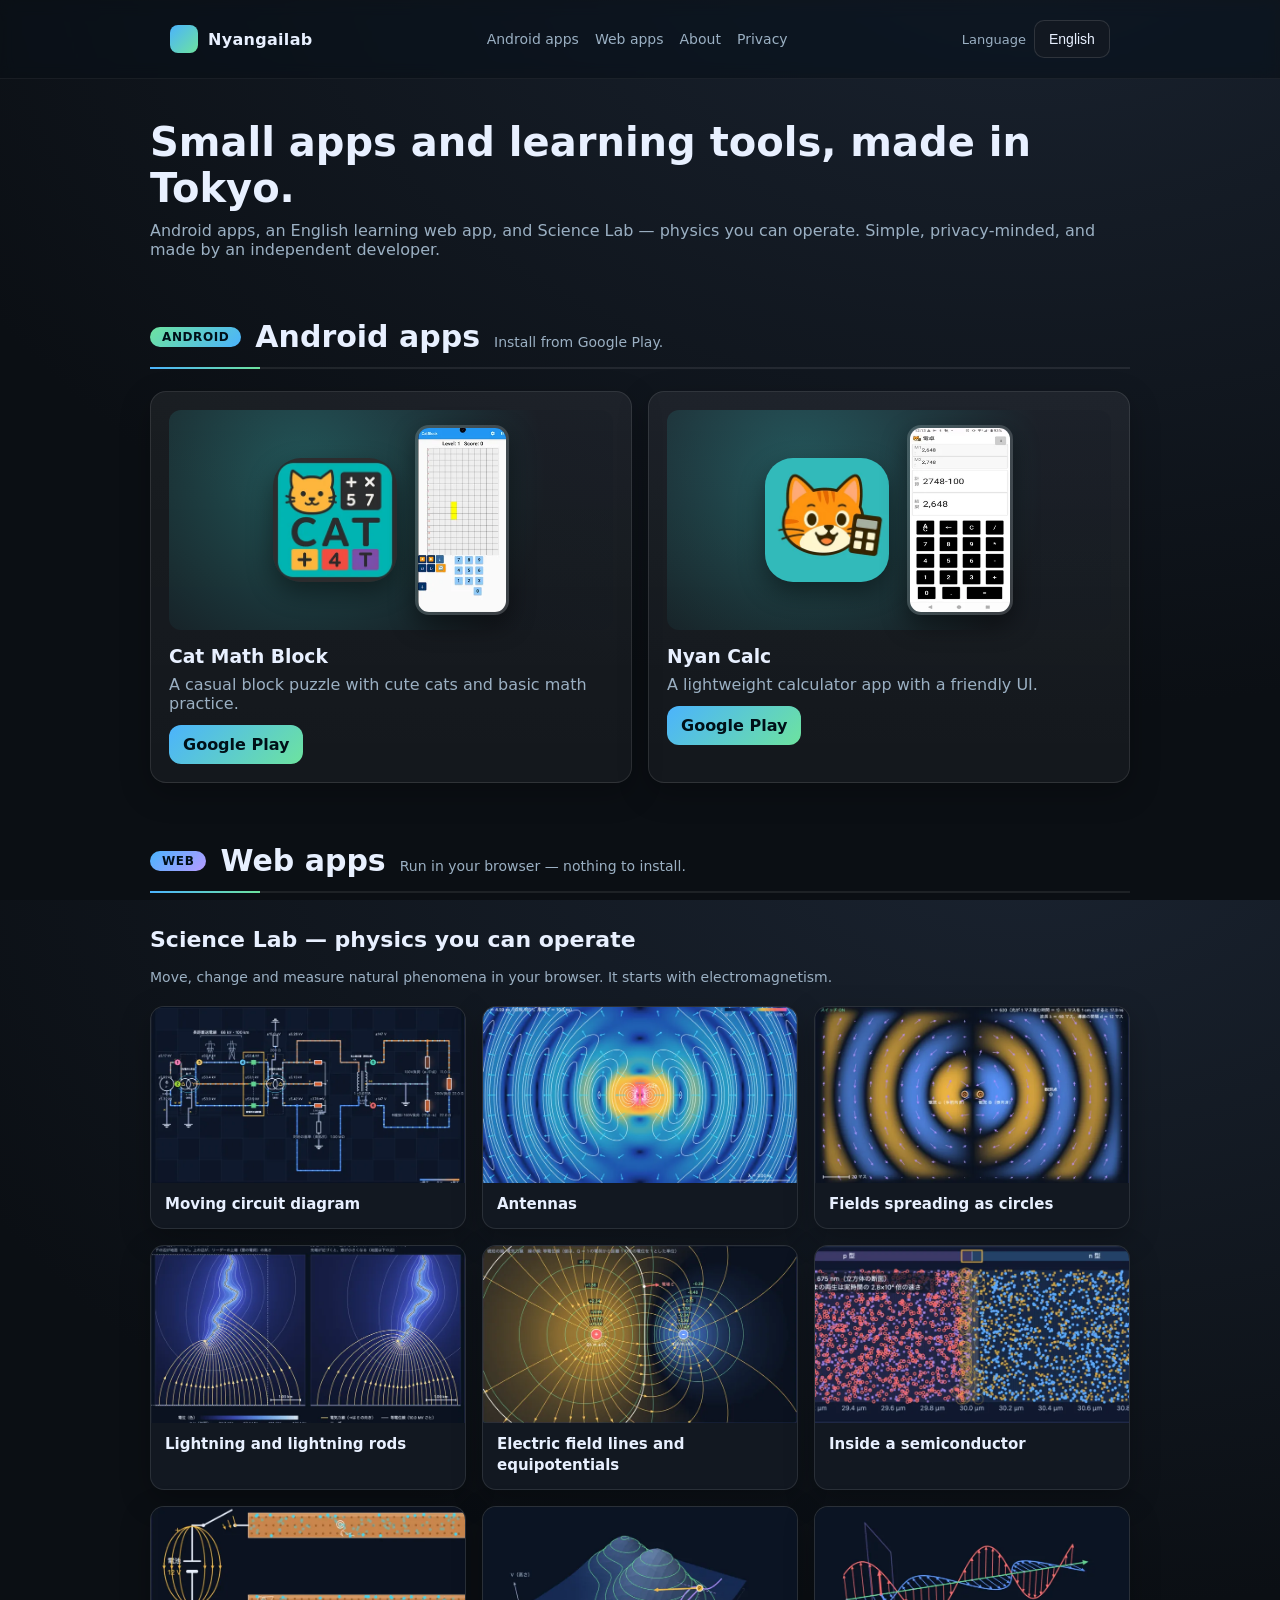
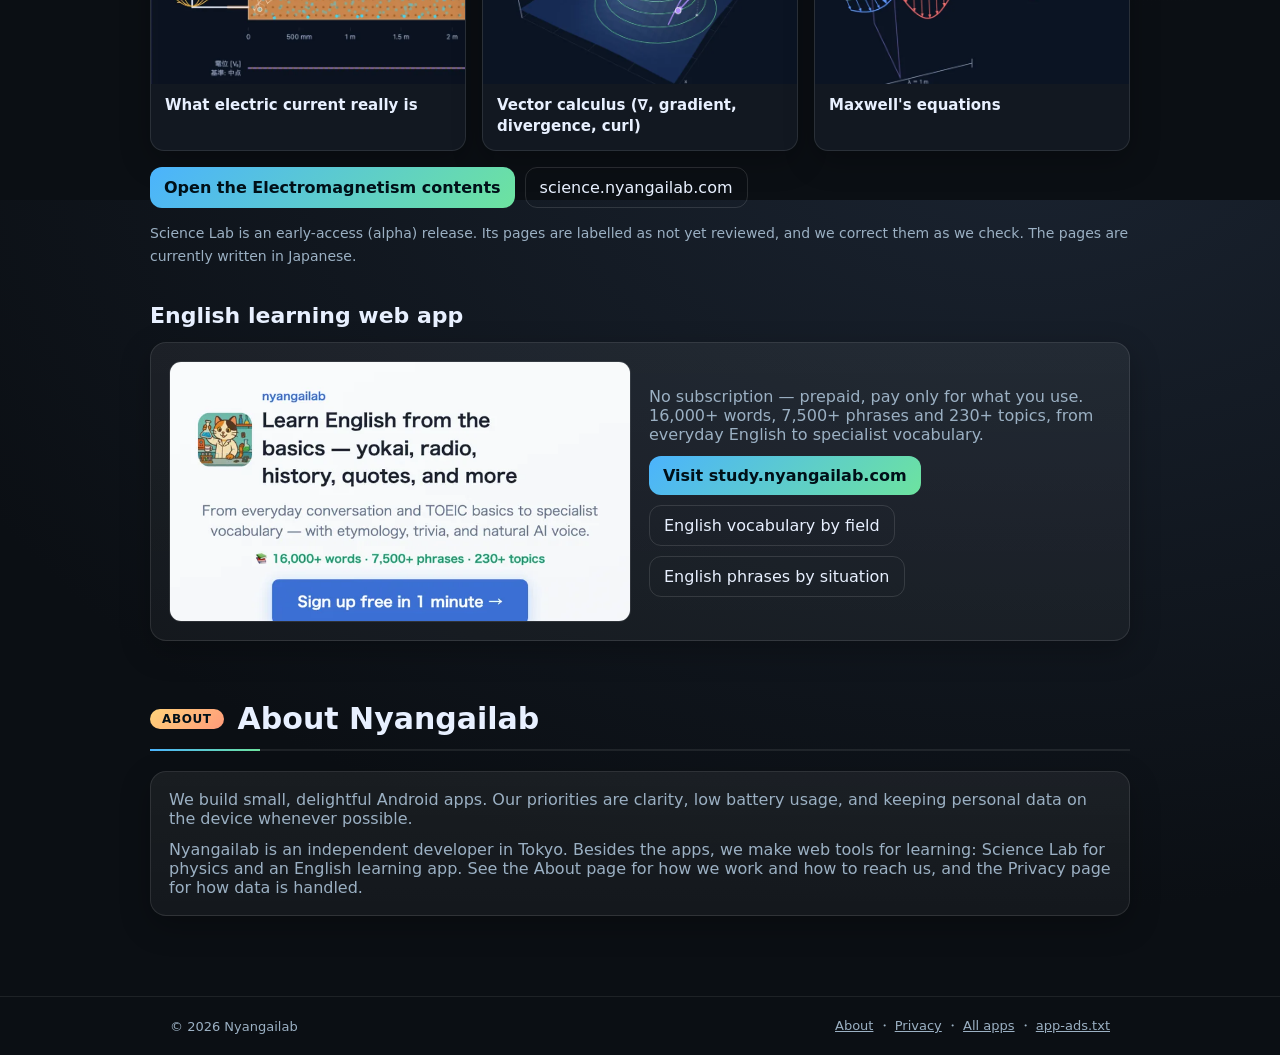
==== commit c0cdd209: "Organize the home page by section and add images - Sections with prominent headings: Android apps / " ====
--- a/index.html
+++ b/index.html
@@ -5,7 +5,7 @@
   <meta name="viewport" content="width=device-width, initial-scale=1" />
   <meta name="google-adsense-account" content="ca-pub-8905534727976250">
   <title>Nyangailab — Developer Page</title>
-  <meta name="description" content="Nyangailab: Android apps, an English learning web app, and Science Lab — interactive physics simulations, starting with electromagnetism. Bilingual (EN/日本語)." />
+  <meta name="description" content="Nyangailab: Android apps, and web apps that run in your browser — Science Lab (interactive physics simulations, starting with electromagnetism) and an English learning app. Bilingual (EN/日本語)." />
   <link rel="stylesheet" href="site.css" />
 </head>
 <body>
@@ -13,8 +13,8 @@
     <div class="container row">
       <a class="brand" href="./"><i></i> <span>Nyangailab</span></a>
       <nav class="nav">
-        <a href="#apps" data-i18n="navApps">Apps</a>
-        <a href="#science" data-i18n="navScience">Science Lab</a>
+        <a href="#android" data-i18n="navAndroid">Android apps</a>
+        <a href="#web" data-i18n="navWeb">Web apps</a>
         <a href="about.html" data-i18n="navAbout">About</a>
         <a href="privacy.html" data-i18n="navPrivacy">Privacy</a>
       </nav>
@@ -34,69 +34,120 @@
       <p data-i18n="sub">Android apps, an English learning web app, and Science Lab — physics you can operate. Simple, privacy‑minded, and made by an independent developer.</p>
     </section>
 
-    <section class="apps" id="apps">
-      <article class="card">
-        <h3>Cat Math Block</h3>
-        <p data-i18n="app1Desc">A casual block puzzle with cute cats and basic math practice.</p>
-        <div class="actions">
-          <a class="btn primary" href="https://play.google.com/store/apps/details?id=nyangailab.com.cat_block" target="_blank" rel="noopener">Google Play</a>
-          <a class="btn" href="https://nyangailab.com/app-ads.txt" target="_blank" rel="noopener">app-ads.txt</a>
+    <!-- 1. Android アプリ -->
+    <section class="sec" id="android">
+      <div class="sec-head">
+        <span class="chip">Android</span>
+        <h2 data-i18n="secAndroid">Android apps</h2>
+        <p class="sec-sub" data-i18n="secAndroidSub">Install from Google Play.</p>
+      </div>
+      <div class="apps">
+        <article class="card appcard">
+          <div class="appvis">
+            <img class="appicon" src="img/app-cat-icon.webp" width="256" height="256" alt="Cat Math Block app icon" loading="lazy" />
+            <img class="appshot" src="img/app-cat-shot.webp" width="173" height="360" alt="Cat Math Block screenshot" loading="lazy" />
+          </div>
+          <h3>Cat Math Block</h3>
+          <p data-i18n="app1Desc">A casual block puzzle with cute cats and basic math practice.</p>
+          <div class="actions">
+            <a class="btn primary" href="https://play.google.com/store/apps/details?id=nyangailab.com.cat_block" target="_blank" rel="noopener">Google Play</a>
+          </div>
+        </article>
+
+        <article class="card appcard">
+          <div class="appvis">
+            <img class="appicon" src="img/app-calc-icon.webp" width="256" height="256" alt="Nyan Calc app icon" loading="lazy" />
+            <img class="appshot" src="img/app-calc-shot.webp" width="196" height="360" alt="Nyan Calc screenshot" loading="lazy" />
+          </div>
+          <h3>Nyan Calc</h3>
+          <p data-i18n="app2Desc">A lightweight calculator app with a friendly UI.</p>
+          <div class="actions">
+            <a class="btn primary" href="https://play.google.com/store/apps/details?id=com.nyangailab.nyancalc" target="_blank" rel="noopener">Google Play</a>
+          </div>
+        </article>
+      </div>
+    </section>
+
+    <!-- 2. ブラウザで動く Web アプリ -->
+    <section class="sec" id="web">
+      <div class="sec-head">
+        <span class="chip web">Web</span>
+        <h2 data-i18n="secWeb">Web apps</h2>
+        <p class="sec-sub" data-i18n="secWebSub">Run in your browser — nothing to install.</p>
+      </div>
+
+      <h3 class="sub-h" id="science" data-i18n="sciTitle">Science Lab — physics you can operate</h3>
+      <p class="note" data-i18n="sciIntro">Move, change and measure natural phenomena in your browser. It starts with electromagnetism.</p>
+      <div class="gallery">
+        <a class="fig" href="https://science.nyangailab.com/physics/em/current/circuitlab.html" target="_blank" rel="noopener">
+          <img src="img/sci-circuit.webp" width="720" height="405" loading="lazy" alt="A circuit diagram in motion: a power plant, transformers and a 100 km transmission line feeding a home" data-i18n-alt="sciA1" />
+          <span class="cap" data-i18n="sciT1">Moving circuit diagram</span>
+        </a>
+        <a class="fig" href="https://science.nyangailab.com/physics/em/current/antenna.html" target="_blank" rel="noopener">
+          <img src="img/sci-antenna.webp" width="720" height="405" loading="lazy" alt="Electric field lines pinching off around an oscillating antenna and travelling outward as radio waves" data-i18n-alt="sciA2" />
+          <span class="cap" data-i18n="sciT2">Antennas</span>
+        </a>
+        <a class="fig" href="https://science.nyangailab.com/physics/em/current/view2d.html" target="_blank" rel="noopener">
+          <img src="img/sci-field2d.webp" width="720" height="405" loading="lazy" alt="Electric and magnetic fields spreading as rings around two wires carrying current" data-i18n-alt="sciA3" />
+          <span class="cap" data-i18n="sciT3">Fields spreading as circles</span>
+        </a>
+        <a class="fig" href="https://science.nyangailab.com/physics/em/current/lightning.html" target="_blank" rel="noopener">
+          <img src="img/sci-lightning.webp" width="720" height="405" loading="lazy" alt="A lightning leader coming down toward a lightning rod, with electric field lines and equipotential lines" data-i18n-alt="sciA4" />
+          <span class="cap" data-i18n="sciT4">Lightning and lightning rods</span>
+        </a>
+        <a class="fig" href="https://science.nyangailab.com/physics/em/current/static.html" target="_blank" rel="noopener">
+          <img src="img/sci-static.webp" width="720" height="405" loading="lazy" alt="Electric field lines and equipotential lines around two point charges" data-i18n-alt="sciA5" />
+          <span class="cap" data-i18n="sciT5">Electric field lines and equipotentials</span>
+        </a>
+        <a class="fig" href="https://science.nyangailab.com/physics/em/current/semicon.html" target="_blank" rel="noopener">
+          <img src="img/sci-semicon.webp" width="720" height="405" loading="lazy" alt="Electrons and holes as moving dots on either side of a PN junction" data-i18n-alt="sciA6" />
+          <span class="cap" data-i18n="sciT6">Inside a semiconductor</span>
+        </a>
+        <a class="fig" href="https://science.nyangailab.com/physics/em/current/" target="_blank" rel="noopener">
+          <img src="img/sci-current.webp" width="720" height="405" loading="lazy" alt="A battery and a bulb joined by two wires, with the electrons in the wires shown as moving dots" data-i18n-alt="sciA7" />
+          <span class="cap" data-i18n="sciT7">What electric current really is</span>
+        </a>
+        <a class="fig" href="https://science.nyangailab.com/physics/em/current/vector.html" target="_blank" rel="noopener">
+          <img src="img/sci-vector.webp" width="720" height="405" loading="lazy" alt="A 3D surface with contour lines and an arrow pointing uphill" data-i18n-alt="sciA8" />
+          <span class="cap" data-i18n="sciT8">Vector calculus (∇, gradient, divergence, curl)</span>
+        </a>
+        <a class="fig" href="https://science.nyangailab.com/physics/em/current/maxwell.html" target="_blank" rel="noopener">
+          <img src="img/sci-maxwell.webp" width="720" height="405" loading="lazy" alt="An electromagnetic wave in 3D: the electric field (red) and the magnetic field (blue) at right angles" data-i18n-alt="sciA9" />
+          <span class="cap" data-i18n="sciT9">Maxwell's equations</span>
+        </a>
+      </div>
+      <div class="actions" style="margin-top:16px">
+        <a class="btn primary" href="https://science.nyangailab.com/physics/em/index.html" target="_blank" rel="noopener" data-i18n="sciCta">Open the Electromagnetism contents</a>
+        <a class="btn" href="https://science.nyangailab.com/" target="_blank" rel="noopener" data-i18n="sciHome">science.nyangailab.com</a>
+      </div>
+      <p class="note small" data-i18n="sciNote">Science Lab is an early-access (alpha) release. Its pages are labelled as not yet reviewed, and we correct them as we check. The pages are currently written in Japanese.</p>
+
+      <h3 class="sub-h" id="english" data-i18n="webappTitle">English learning web app</h3>
+      <article class="card webcard">
+        <a class="webimg" href="https://study.nyangailab.com" target="_blank" rel="noopener">
+          <img src="img/web-english.webp" width="720" height="405" loading="lazy" alt="The English learning web app: lessons in vocabulary, phrases, quizzes and more" data-i18n-alt="webappAlt" />
+        </a>
+        <div>
+          <p data-i18n="webappDesc">No subscription — prepaid, pay only for what you use. 16,000+ words, 7,500+ phrases and 230+ topics, from everyday English to specialist vocabulary.</p>
+          <div class="actions">
+            <a class="btn primary" href="https://study.nyangailab.com" target="_blank" rel="noopener" data-i18n="webappCta">Visit study.nyangailab.com</a>
+            <a class="btn" href="https://study.nyangailab.com/glossary" target="_blank" rel="noopener" data-i18n="webappGlossary">English vocabulary by field</a>
+            <a class="btn" href="https://study.nyangailab.com/phrasebook" target="_blank" rel="noopener" data-i18n="webappPhrasebook">English phrases by situation</a>
+          </div>
         </div>
       </article>
-
-      <article class="card">
-        <h3>Nyan Calc</h3>
-        <p data-i18n="app2Desc">A lightweight calculator app with a friendly UI.</p>
-        <div class="actions">
-          <a class="btn primary" href="https://play.google.com/store/apps/details?id=com.nyangailab.nyancalc" target="_blank" rel="noopener">Google Play</a>
-        </div>
-      </article>
-    </section>
-
-    <section class="card wide" id="science" style="border-color:rgba(109,227,159,.35);">
-      <h3 data-i18n="sciTitle" style="margin-top:0">Science Lab — physics you can operate</h3>
-      <p data-i18n="sciIntro">An educational site that lets you move, change and measure natural phenomena in the browser instead of only reading about them. It starts with electromagnetism: from what an electric current really is, through Maxwell's equations, to antennas, lightning and semiconductors.</p>
-      <ul class="topics">
-        <li><a href="https://science.nyangailab.com/physics/em/current/" target="_blank" rel="noopener" data-i18n="sciT1">What electric current really is</a>
-          <span data-i18n="sciD1">Electrons do not simply rush along a wire: an electric field spreads, and the electrons start to move. Compare the speed of light with the speed of the electrons.</span></li>
-        <li><a href="https://science.nyangailab.com/physics/em/current/view2d.html" target="_blank" rel="noopener" data-i18n="sciT2">Fields spreading as circles (2D and 3D)</a>
-          <span data-i18n="sciD2">Maxwell's equations solved numerically in a cross-section of a wire: when current starts to flow, electric and magnetic fields spread out as circles. A 3D view lets you change the viewpoint and zoom.</span></li>
-        <li><a href="https://science.nyangailab.com/physics/em/current/static.html" target="_blank" rel="noopener" data-i18n="sciT3">Electric field lines and equipotentials</a>
-          <span data-i18n="sciD3">Around two point charges the field lines and equipotential lines always cross at right angles. Change the charge ratio and watch the "potential landscape".</span></li>
-        <li><a href="https://science.nyangailab.com/physics/em/current/vector.html" target="_blank" rel="noopener" data-i18n="sciT4">Vector calculus (∇, gradient, divergence, curl)</a>
-          <span data-i18n="sciD4">A review of derivatives and integrals, then ∇, gradient, divergence, curl, the Laplacian, the divergence and Stokes theorems, and cylindrical and spherical coordinates — with figures and step-by-step equations. The gradient and curl chapters have 3D figures you can move with the mouse or a finger.</span></li>
-        <li><a href="https://science.nyangailab.com/physics/em/current/maxwell.html" target="_blank" rel="noopener" data-i18n="sciT9">Maxwell's equations</a>
-          <span data-i18n="sciD9">Gauss's laws for electric and magnetic fields, Faraday's law and the Ampère–Maxwell law (displacement current), with figures, step-by-step equations and numbers. From the four equations we derive the electromagnetic wave equation, the speed of light c = 1/√(μ₀ε₀), and energy conservation (Poynting's theorem).</span></li>
-        <li><a href="https://science.nyangailab.com/physics/em/current/antenna.html" target="_blank" rel="noopener" data-i18n="sciT5">Antennas</a>
-          <span data-i18n="sciD5">How electrons oscillating in a conductor become radio waves, and how antenna length changes the radiation pattern and radiation resistance.</span></li>
-        <li><a href="https://science.nyangailab.com/physics/em/current/lightning.html" target="_blank" rel="noopener" data-i18n="sciT6">Lightning and lightning rods</a>
-          <span data-i18n="sciD6">Why the electric field concentrates at a thin tip, and whether it reaches the breakdown threshold of air, computed from an exact solution.</span></li>
-        <li><a href="https://science.nyangailab.com/physics/em/current/semicon.html" target="_blank" rel="noopener" data-i18n="sciT7">Inside a semiconductor</a>
-          <span data-i18n="sciD7">Electrons and holes in a PN junction, a diode and a transistor, from a one-dimensional drift–diffusion model solved numerically and checked against analytic results.</span></li>
-        <li><a href="https://science.nyangailab.com/physics/em/current/circuitlab.html" target="_blank" rel="noopener" data-i18n="sciT8">Circuit editor</a>
-          <span data-i18n="sciD8">Place batteries, AC sources, resistors, capacitors, coils, transformers, diodes and transistors, then see current, voltage, fields and electron motion at the same time.</span></li>
-      </ul>
-      <p class="note" data-i18n="sciNote">Science Lab is an early-access (alpha) release. Its pages are labelled as not yet reviewed, and we correct them as we check. The pages are currently written in Japanese.</p>
-      <div class="actions">
-        <a class="btn primary" href="https://science.nyangailab.com/physics/em/index.html" target="_blank" rel="noopener" data-i18n="sciCta">Open the Electromagnetism contents</a>
-        <a class="btn" href="https://science.nyangailab.com/" target="_blank" rel="noopener" data-i18n="sciHome">science.nyangailab.com</a>
-      </div>
-    </section>
-
-    <section class="card wide" style="border-color:rgba(75,179,253,.35);">
-      <h3 data-i18n="webappTitle" style="margin-top:0">Also from us: an English learning web app</h3>
-      <p data-i18n="webappDesc">No subscription — pay only for what you use. 13,000+ words and phrases across 200+ niche domains, from everyday English to specialist vocabulary.</p>
-      <div class="actions">
-        <a class="btn primary" href="https://study.nyangailab.com" target="_blank" rel="noopener" data-i18n="webappCta">Visit study.nyangailab.com</a>
-        <a class="btn" href="https://study.nyangailab.com/glossary" target="_blank" rel="noopener" data-i18n="webappGlossary">English vocabulary by field</a>
-        <a class="btn" href="https://study.nyangailab.com/phrasebook" target="_blank" rel="noopener" data-i18n="webappPhrasebook">English phrases by situation</a>
-      </div>
-    </section>
-
-    <section class="card wide">
-      <h3 data-i18n="aboutTitle" style="margin-top:0">About Nyangailab</h3>
-      <p data-i18n="aboutBody">We build small, delightful Android apps. Our priorities are clarity, low battery usage, and keeping personal data on the device whenever possible.</p>
-      <p data-i18n="aboutMore" style="margin-bottom:0">Nyangailab is an independent developer in Tokyo. Besides the apps, we make web tools for learning: Science Lab for physics and an English learning app. See the About page for how we work and how to reach us, and the Privacy page for how data is handled.</p>
+    </section>
+
+    <!-- 3. 私たちについて -->
+    <section class="sec" id="about">
+      <div class="sec-head">
+        <span class="chip about">About</span>
+        <h2 data-i18n="aboutTitle">About Nyangailab</h2>
+      </div>
+      <div class="card" style="margin-top:20px">
+        <p data-i18n="aboutBody" style="margin-top:0">We build small, delightful Android apps. Our priorities are clarity, low battery usage, and keeping personal data on the device whenever possible.</p>
+        <p data-i18n="aboutMore" style="margin-bottom:0">Nyangailab is an independent developer in Tokyo. Besides the apps, we make web tools for learning: Science Lab for physics and an English learning app. See the About page for how we work and how to reach us, and the Privacy page for how data is handled.</p>
+      </div>
     </section>
   </main>
 
@@ -106,7 +157,8 @@
       <div>
         <a href="about.html" data-i18n="navAbout">About</a> ・
         <a href="privacy.html" data-i18n="navPrivacy">Privacy</a> ・
-        <a href="#apps" data-i18n="allApps">All apps</a>
+        <a href="#android" data-i18n="allApps">All apps</a> ・
+        <a href="app-ads.txt">app-ads.txt</a>
       </div>
     </div>
   </footer>
@@ -115,88 +167,98 @@
   <script>
     const I18N = {
       en: {
-        navApps: "Apps",
-        navScience: "Science Lab",
+        navAndroid: "Android apps",
+        navWeb: "Web apps",
         navAbout: "About",
         navPrivacy: "Privacy",
         headline: "Small apps and learning tools, made in Tokyo.",
         sub: "Android apps, an English learning web app, and Science Lab — physics you can operate. Simple, privacy‑minded, and made by an independent developer.",
+        secAndroid: "Android apps",
+        secAndroidSub: "Install from Google Play.",
         app1Desc: "A casual block puzzle with cute cats and basic math practice.",
         app2Desc: "A lightweight calculator app with a friendly UI.",
+        secWeb: "Web apps",
+        secWebSub: "Run in your browser — nothing to install.",
         sciTitle: "Science Lab — physics you can operate",
-        sciIntro: "An educational site that lets you move, change and measure natural phenomena in the browser instead of only reading about them. It starts with electromagnetism: from what an electric current really is, through Maxwell's equations, to antennas, lightning and semiconductors.",
-        sciT1: "What electric current really is",
-        sciD1: "Electrons do not simply rush along a wire: an electric field spreads, and the electrons start to move. Compare the speed of light with the speed of the electrons.",
-        sciT2: "Fields spreading as circles (2D and 3D)",
-        sciD2: "Maxwell's equations solved numerically in a cross-section of a wire: when current starts to flow, electric and magnetic fields spread out as circles. A 3D view lets you change the viewpoint and zoom.",
-        sciT3: "Electric field lines and equipotentials",
-        sciD3: "Around two point charges the field lines and equipotential lines always cross at right angles. Change the charge ratio and watch the \"potential landscape\".",
-        sciT4: "Vector calculus (∇, gradient, divergence, curl)",
-        sciD4: "A review of derivatives and integrals, then ∇, gradient, divergence, curl, the Laplacian, the divergence and Stokes theorems, and cylindrical and spherical coordinates — with figures and step-by-step equations. The gradient and curl chapters have 3D figures you can move with the mouse or a finger.",
+        sciIntro: "Move, change and measure natural phenomena in your browser. It starts with electromagnetism.",
+        sciT1: "Moving circuit diagram",
+        sciT2: "Antennas",
+        sciT3: "Fields spreading as circles",
+        sciT4: "Lightning and lightning rods",
+        sciT5: "Electric field lines and equipotentials",
+        sciT6: "Inside a semiconductor",
+        sciT7: "What electric current really is",
+        sciT8: "Vector calculus (∇, gradient, divergence, curl)",
         sciT9: "Maxwell's equations",
-        sciD9: "Gauss's laws for electric and magnetic fields, Faraday's law and the Ampère–Maxwell law (displacement current), with figures, step-by-step equations and numbers. From the four equations we derive the electromagnetic wave equation, the speed of light c = 1/√(μ₀ε₀), and energy conservation (Poynting's theorem).",
-        sciT5: "Antennas",
-        sciD5: "How electrons oscillating in a conductor become radio waves, and how antenna length changes the radiation pattern and radiation resistance.",
-        sciT6: "Lightning and lightning rods",
-        sciD6: "Why the electric field concentrates at a thin tip, and whether it reaches the breakdown threshold of air, computed from an exact solution.",
-        sciT7: "Inside a semiconductor",
-        sciD7: "Electrons and holes in a PN junction, a diode and a transistor, from a one-dimensional drift–diffusion model solved numerically and checked against analytic results.",
-        sciT8: "Circuit editor",
-        sciD8: "Place batteries, AC sources, resistors, capacitors, coils, transformers, diodes and transistors, then see current, voltage, fields and electron motion at the same time.",
+        sciA1: "A circuit diagram in motion: a power plant, transformers and a 100 km transmission line feeding a home",
+        sciA2: "Electric field lines pinching off around an oscillating antenna and travelling outward as radio waves",
+        sciA3: "Electric and magnetic fields spreading as rings around two wires carrying current",
+        sciA4: "A lightning leader coming down toward a lightning rod, with electric field lines and equipotential lines",
+        sciA5: "Electric field lines and equipotential lines around two point charges",
+        sciA6: "Electrons and holes as moving dots on either side of a PN junction",
+        sciA7: "A battery and a bulb joined by two wires, with the electrons in the wires shown as moving dots",
+        sciA8: "A 3D surface with contour lines and an arrow pointing uphill",
+        sciA9: "An electromagnetic wave in 3D: the electric field (red) and the magnetic field (blue) at right angles",
         sciNote: "Science Lab is an early-access (alpha) release. Its pages are labelled as not yet reviewed, and we correct them as we check. The pages are currently written in Japanese.",
         sciCta: "Open the Electromagnetism contents",
         sciHome: "science.nyangailab.com",
+        webappTitle: "English learning web app",
+        webappAlt: "The English learning web app: lessons in vocabulary, phrases, quizzes and more",
+        webappDesc: "No subscription — prepaid, pay only for what you use. 16,000+ words, 7,500+ phrases and 230+ topics, from everyday English to specialist vocabulary.",
+        webappCta: "Visit study.nyangailab.com",
+        webappGlossary: "English vocabulary by field",
+        webappPhrasebook: "English phrases by situation",
         aboutTitle: "About Nyangailab",
         aboutBody: "We build small, delightful Android apps. Our priorities are clarity, low battery usage, and keeping personal data on the device whenever possible.",
         aboutMore: "Nyangailab is an independent developer in Tokyo. Besides the apps, we make web tools for learning: Science Lab for physics and an English learning app. See the About page for how we work and how to reach us, and the Privacy page for how data is handled.",
-        allApps: "All apps",
-        webappTitle: "Also from us: an English learning web app",
-        webappDesc: "No subscription — pay only for what you use. 13,000+ words and phrases across 200+ niche domains, from everyday English to specialist vocabulary.",
-        webappCta: "Visit study.nyangailab.com",
-        webappGlossary: "English vocabulary by field",
-        webappPhrasebook: "English phrases by situation"
+        allApps: "All apps"
       },
       ja: {
-        navApps: "アプリ",
-        navScience: "サイエンスラボ",
+        navAndroid: "Android アプリ",
+        navWeb: "Web アプリ",
         navAbout: "運営者について",
         navPrivacy: "プライバシー",
         headline: "東京から、小さなアプリと学びのツールを。",
         sub: "Android アプリ、英語学習ウェブアプリ、そして動かして確かめる理科のサイエンスラボ。シンプルでプライバシーに配慮したものを、個人で作っています。",
+        secAndroid: "Android アプリ",
+        secAndroidSub: "Google Play からインストールできます。",
         app1Desc: "ねこがかわいいブロックパズル。かんたんな計算練習にも。",
         app2Desc: "軽快で使いやすい電卓アプリです。",
+        secWeb: "Web アプリ",
+        secWebSub: "ブラウザで動きます。インストールは要りません。",
         sciTitle: "サイエンスラボ — 動かして確かめる理科",
-        sciIntro: "自然現象を、読むだけでなく、ブラウザの中で動かし、条件を変え、数字で確かめられる教材のサイトです。いまは電磁気学から。電流の正体から、マクスウェルの方程式、アンテナ、雷、半導体まで進みます。",
-        sciT1: "電流の正体",
-        sciD1: "電子は流れているだけではありません。電場が伝わって、電子が動き出します。光の速さと、電子の速さを見比べます。",
-        sciT2: "場が円になって広がる（2D・3D）",
-        sciD2: "導線の断面で、マクスウェルの方程式を数値でそのまま解きます。電流が流れ始めると、電場と磁場が円になって広がります。3D では、視点とズームを変えられます。",
-        sciT3: "電気力線と等電位線",
-        sciD3: "2 つの点電荷のまわりで、電気力線と等電位線はいつも直交します。電荷の比を変えて、「電位の地形」も見られます。",
-        sciT4: "ベクトル解析（∇・勾配・発散・回転）",
-        sciD4: "微分・積分のおさらいから、∇・勾配・発散・回転・ラプラシアン・ガウスの定理・ストークスの定理・円柱座標と球座標まで、図と、途中を省かない式で説明します。勾配と回転の章には、マウスや指で動かせる 3D の絵があります。",
+        sciIntro: "自然現象を、ブラウザで動かして、変えて、数字で確かめる。いまは電磁気学から。",
+        sciT1: "動く回路図",
+        sciT2: "アンテナ",
+        sciT3: "場が円になって広がる",
+        sciT4: "雷と避雷針",
+        sciT5: "電気力線と等電位線",
+        sciT6: "半導体の中",
+        sciT7: "電流の正体",
+        sciT8: "ベクトル解析（∇・勾配・発散・回転）",
         sciT9: "マクスウェルの方程式",
-        sciD9: "ガウスの法則（電場・磁場）・ファラデーの法則・アンペール・マクスウェルの法則（変位電流）を、図と、途中を省かない式と数値で説明します。4 つの式から、電磁波の波動方程式と、光の速さ c = 1/√(μ₀ε₀)、エネルギーの保存（ポインティングの定理）を導きます。",
-        sciT5: "アンテナ",
-        sciD5: "導線の中で振動する電子が、どのように電波になるか。アンテナの長さで、放射パターンと放射抵抗がどう変わるか。",
-        sciT6: "雷と避雷針",
-        sciD6: "先が細いと電場が集まる理由と、空気の破壊の目安に届くかを、厳密な解から計算して確かめます。",
-        sciT7: "半導体の中",
-        sciD7: "PN 接合・ダイオード・トランジスタの中の電子と正孔の動きを、1 次元のドリフト拡散モデルの数値解で見ます。解析解と照らして検算しています。",
-        sciT8: "回路エディタ",
-        sciD8: "電池・交流電源・抵抗・コンデンサ・コイル・変圧器・ダイオード・トランジスタを並べて、電流・電圧・場・電子の動きを同時に見られます。",
+        sciA1: "動く回路図: 発電所・変圧器・100 km の送電線から家庭まで",
+        sciA2: "振動するアンテナのまわりで、電気力線の輪がちぎれ、電波になって外へ広がる様子",
+        sciA3: "電流が流れる 2 本の導線のまわりに、電場と磁場が輪になって広がる様子",
+        sciA4: "避雷針へ降りてくる雷のリーダーと、電気力線・等電位線",
+        sciA5: "2 つの点電荷のまわりの電気力線と等電位線",
+        sciA6: "PN 接合の両側を動く電子と正孔（粒）",
+        sciA7: "電池と電球を 2 本の導線でつないだ回路。導線の中の電子が、動く点で見える",
+        sciA8: "等高線のある 3D の山と、上り坂の向きを示す矢印",
+        sciA9: "3D の電磁波: 電場（赤）と磁場（青）が直角に振動する",
         sciNote: "サイエンスラボは先行公開（α版）です。各ページに「未レビュー」と表示していて、確認しながら直しています。ページは、いまのところ日本語です。",
         sciCta: "電磁気学の目次を開く",
         sciHome: "science.nyangailab.com",
+        webappTitle: "英語学習ウェブアプリ",
+        webappAlt: "英語学習ウェブアプリ: 単語・フレーズ・クイズなどで学べる",
+        webappDesc: "サブスク不要、使った分だけのポイント制。16,000 語以上・7,500 フレーズ以上・230 トピック以上。日常英語から専門語彙まで。",
+        webappCta: "study.nyangailab.com を見る",
+        webappGlossary: "分野別 英単語・用語集",
+        webappPhrasebook: "シーン別 英語フレーズ集",
         aboutTitle: "Nyangailab について",
         aboutBody: "小さくて心地よい Android アプリを作っています。わかりやすさ、省電力、そして可能な限り個人データを端末内に保つことを大切にしています。",
         aboutMore: "Nyangailab は、東京の個人開発者です。アプリのほかに、学びのためのウェブのツールとして、理科のサイエンスラボと、英語学習アプリを作っています。仕事の進め方と連絡先は「運営者について」、データの扱いは「プライバシー」をご覧ください。",
-        allApps: "すべてのアプリ",
-        webappTitle: "英語学習ウェブアプリもやっています",
-        webappDesc: "サブスク不要、使った分だけのポイント制。200分野以上・13,000語以上の単語・フレーズに対応、日常英語からニッチな専門語彙まで。",
-        webappCta: "study.nyangailab.com を見る",
-        webappGlossary: "分野別 英単語・用語集",
-        webappPhrasebook: "シーン別 英語フレーズ集"
+        allApps: "すべてのアプリ"
       }
     };
 
@@ -208,6 +270,10 @@
         const key = el.getAttribute('data-i18n');
         if (dict[key]) el.textContent = dict[key];
       });
+      $$('[data-i18n-alt]').forEach(el => {
+        const key = el.getAttribute('data-i18n-alt');
+        if (dict[key]) el.setAttribute('alt', dict[key]);
+      });
     }
 
     NyLang.init(applyLang);
--- a/site.css
+++ b/site.css
@@ -47,3 +47,35 @@
 .doc .meta{color:var(--muted); font-size:13px; margin:0 0 22px}
 html[lang="ja"] .en{display:none}
 html:not([lang="ja"]) .ja{display:none}
+
+/* 章立て（Android アプリ／Web アプリ／About） */
+html{scroll-padding-top:84px}
+.sec{max-width:980px; margin:60px auto 0}
+.sec:first-of-type{margin-top:28px}
+.sec-head{display:flex; align-items:baseline; flex-wrap:wrap; gap:6px 14px; padding-bottom:12px; border-bottom:2px solid rgba(255,255,255,.08); position:relative}
+.sec-head::after{content:""; position:absolute; left:0; bottom:-2px; width:110px; height:2px; background:linear-gradient(90deg,#4bb3fd,#6de39f)}
+.sec-head h2{margin:0; font-size:30px; line-height:1.2}
+.sec-sub{margin:0; color:var(--muted); font-size:14px}
+.chip{align-self:center; padding:3px 12px; border-radius:999px; font-size:12px; font-weight:700; letter-spacing:.6px; text-transform:uppercase; color:#001018; background:linear-gradient(135deg,#6de39f,#4bb3fd)}
+.chip.web{background:linear-gradient(135deg,#4bb3fd,#b69bff)}
+.chip.about{background:linear-gradient(135deg,#ffd27a,#ff9b7a)}
+.sub-h{font-size:22px; margin:34px 0 6px}
+.sec .apps{margin:22px 0 0}
+
+/* Android アプリのカード（アイコン＋画面） */
+.appvis{display:flex; align-items:center; justify-content:center; gap:18px; height:220px; margin-bottom:16px; border-radius:12px; background:radial-gradient(circle at 30% 30%, rgba(52,190,190,.35), rgba(18,24,33,.2) 70%)}
+.appicon{width:124px; height:124px; border-radius:28px; box-shadow:0 10px 26px rgba(0,0,0,.45)}
+.appshot{height:190px; width:auto; border-radius:14px; border:3px solid rgba(255,255,255,.16); box-shadow:0 10px 26px rgba(0,0,0,.45)}
+
+/* Web アプリ: 図のギャラリー（画像＋題名だけ） */
+.gallery{display:grid; grid-template-columns:repeat(auto-fit,minmax(250px,1fr)); gap:16px; margin-top:16px}
+.fig{display:block; overflow:hidden; border:1px solid rgba(255,255,255,.1); border-radius:14px; background:var(--card); color:var(--text); text-decoration:none; box-shadow:0 10px 30px rgba(0,0,0,.25); transition:transform .15s ease, border-color .15s ease}
+.fig:hover,.fig:focus-visible{transform:translateY(-3px); border-color:rgba(75,179,253,.65)}
+.fig img{display:block; width:100%; height:auto; aspect-ratio:16/9; object-fit:cover; background:#0b0f14}
+.fig .cap{display:block; padding:11px 14px 13px; font-weight:600; font-size:15px; line-height:1.4}
+.webcard{display:grid; grid-template-columns:1fr; gap:18px; align-items:center; margin-top:14px}
+.webimg{display:block; overflow:hidden; border-radius:12px; border:1px solid rgba(255,255,255,.1)}
+.webimg img{display:block; width:100%; height:auto; aspect-ratio:16/9; object-fit:cover}
+@media(min-width:720px){ .webcard{grid-template-columns:1fr 1fr} }
+@media(prefers-reduced-motion:reduce){ .fig{transition:none} .fig:hover{transform:none} }
+@media(max-width:560px){ .gallery{grid-template-columns:repeat(2,1fr); gap:10px} .fig .cap{padding:8px 10px 10px; font-size:13px} .sec-head h2{font-size:26px} }
